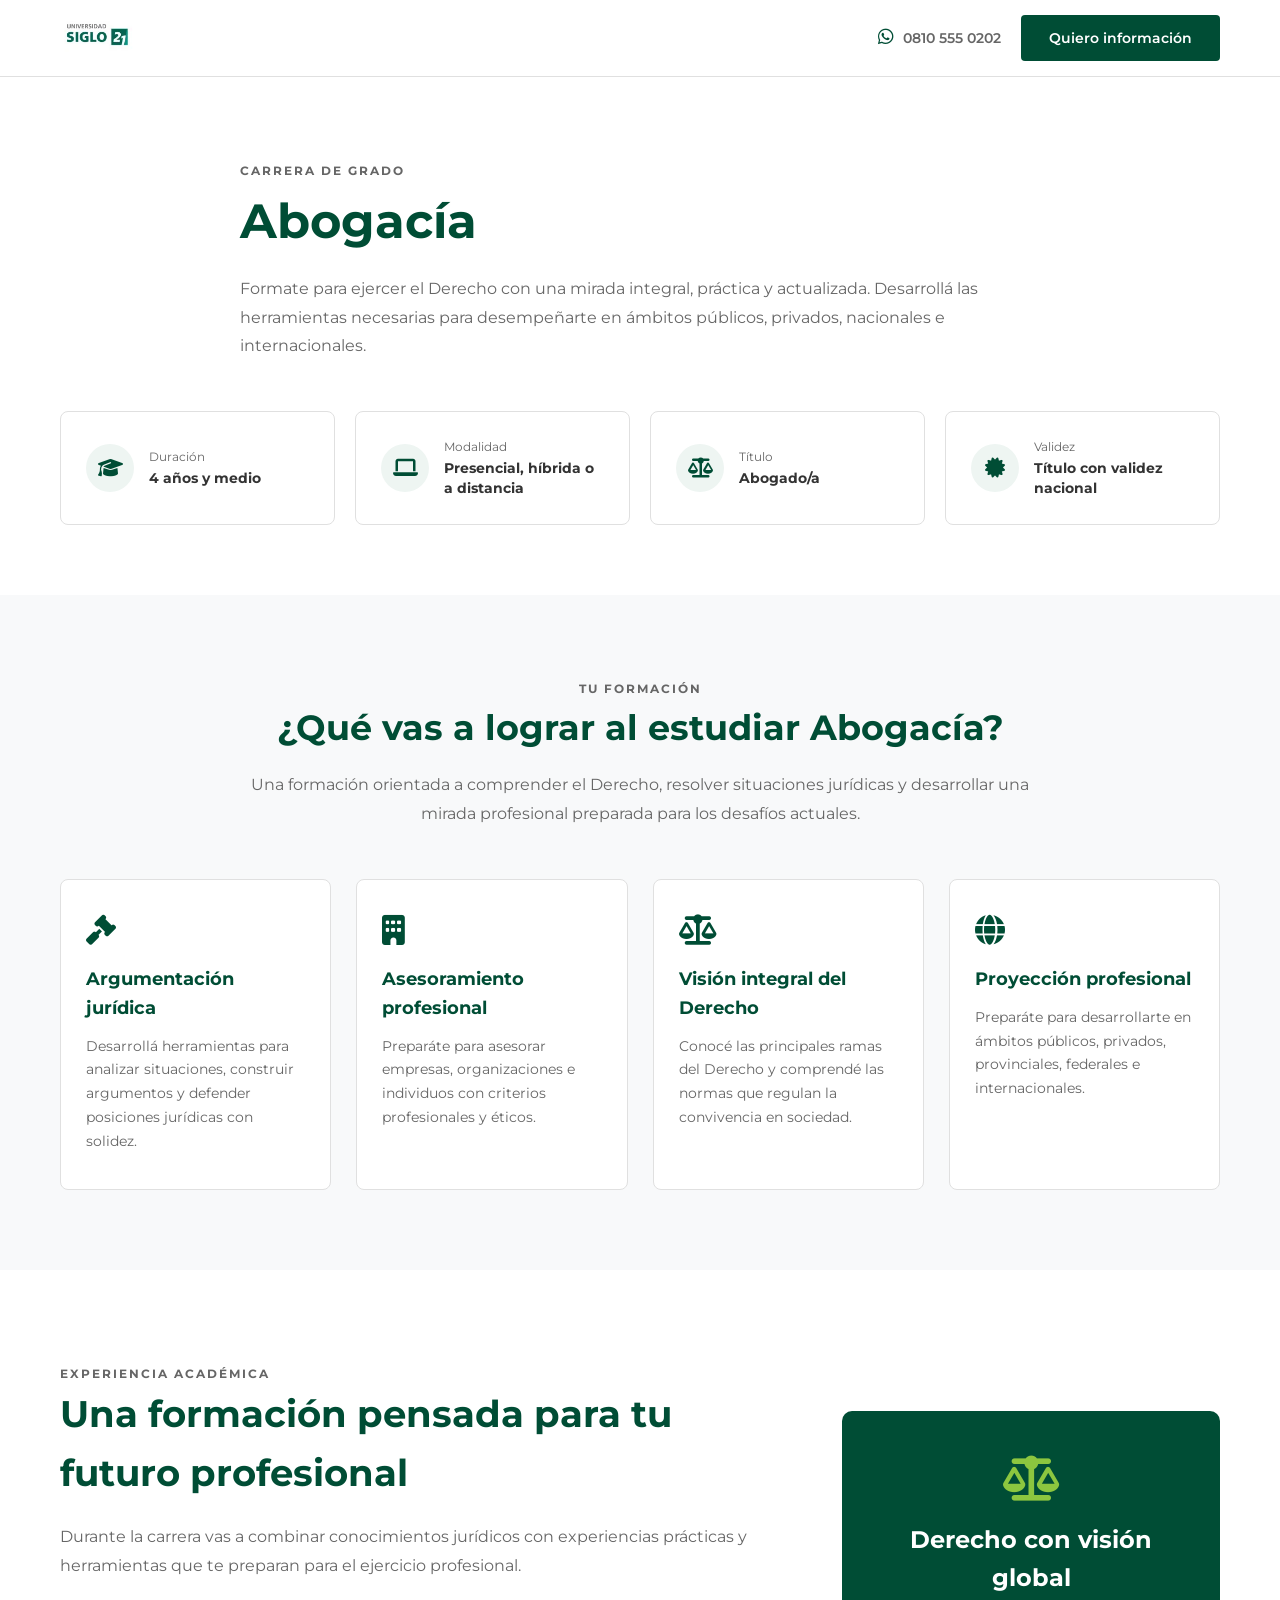
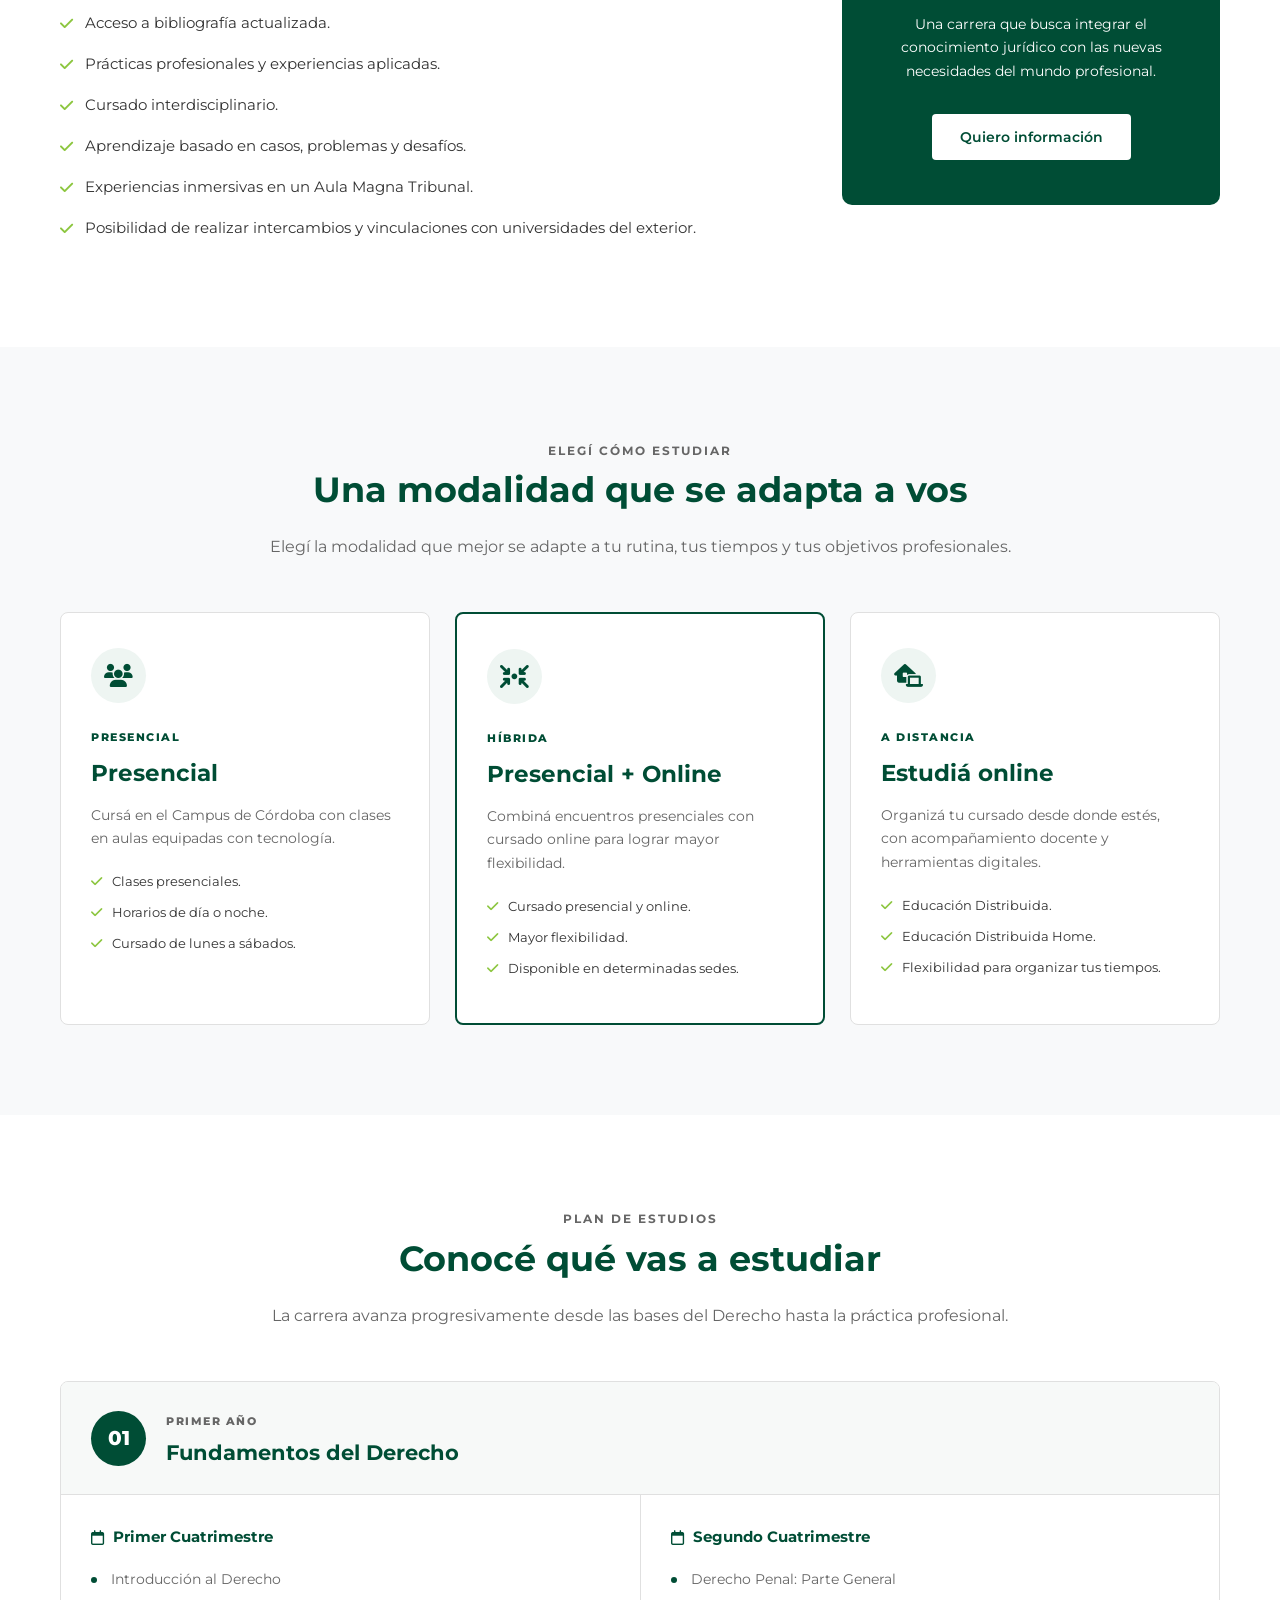
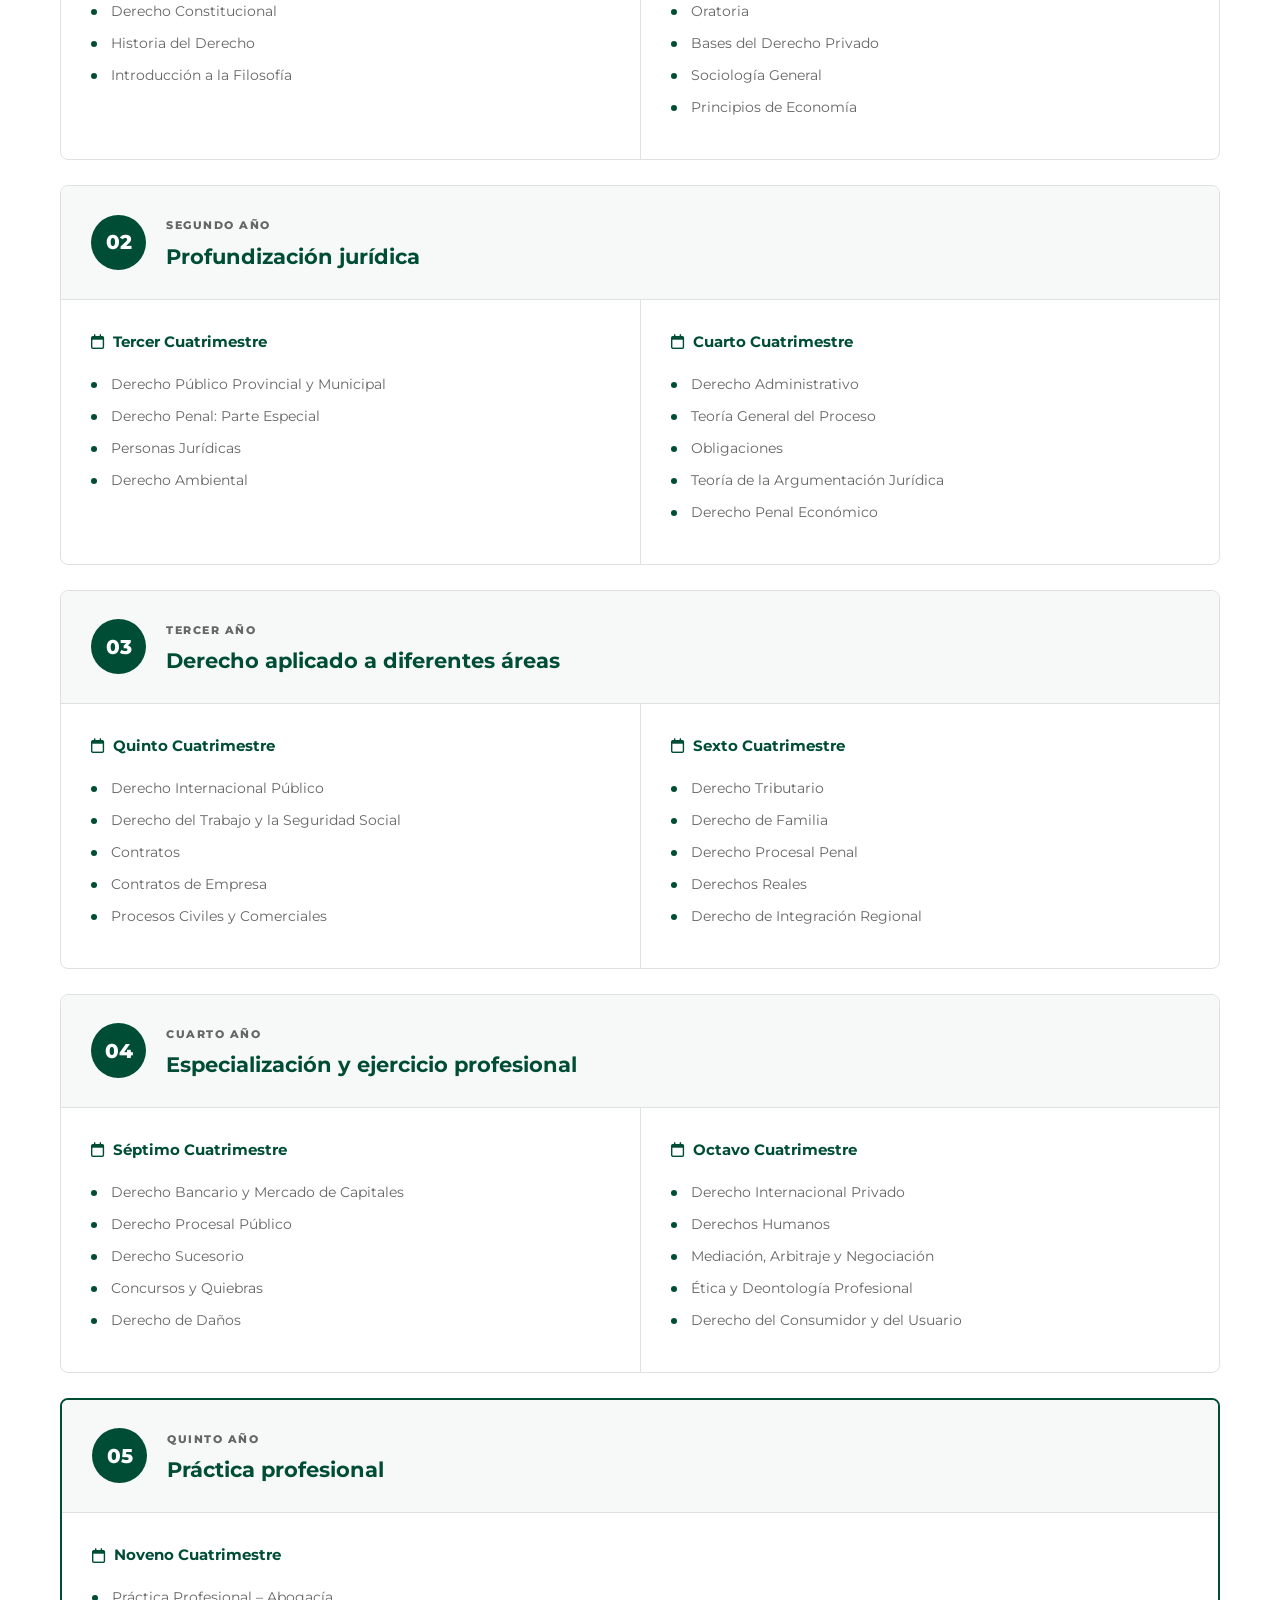
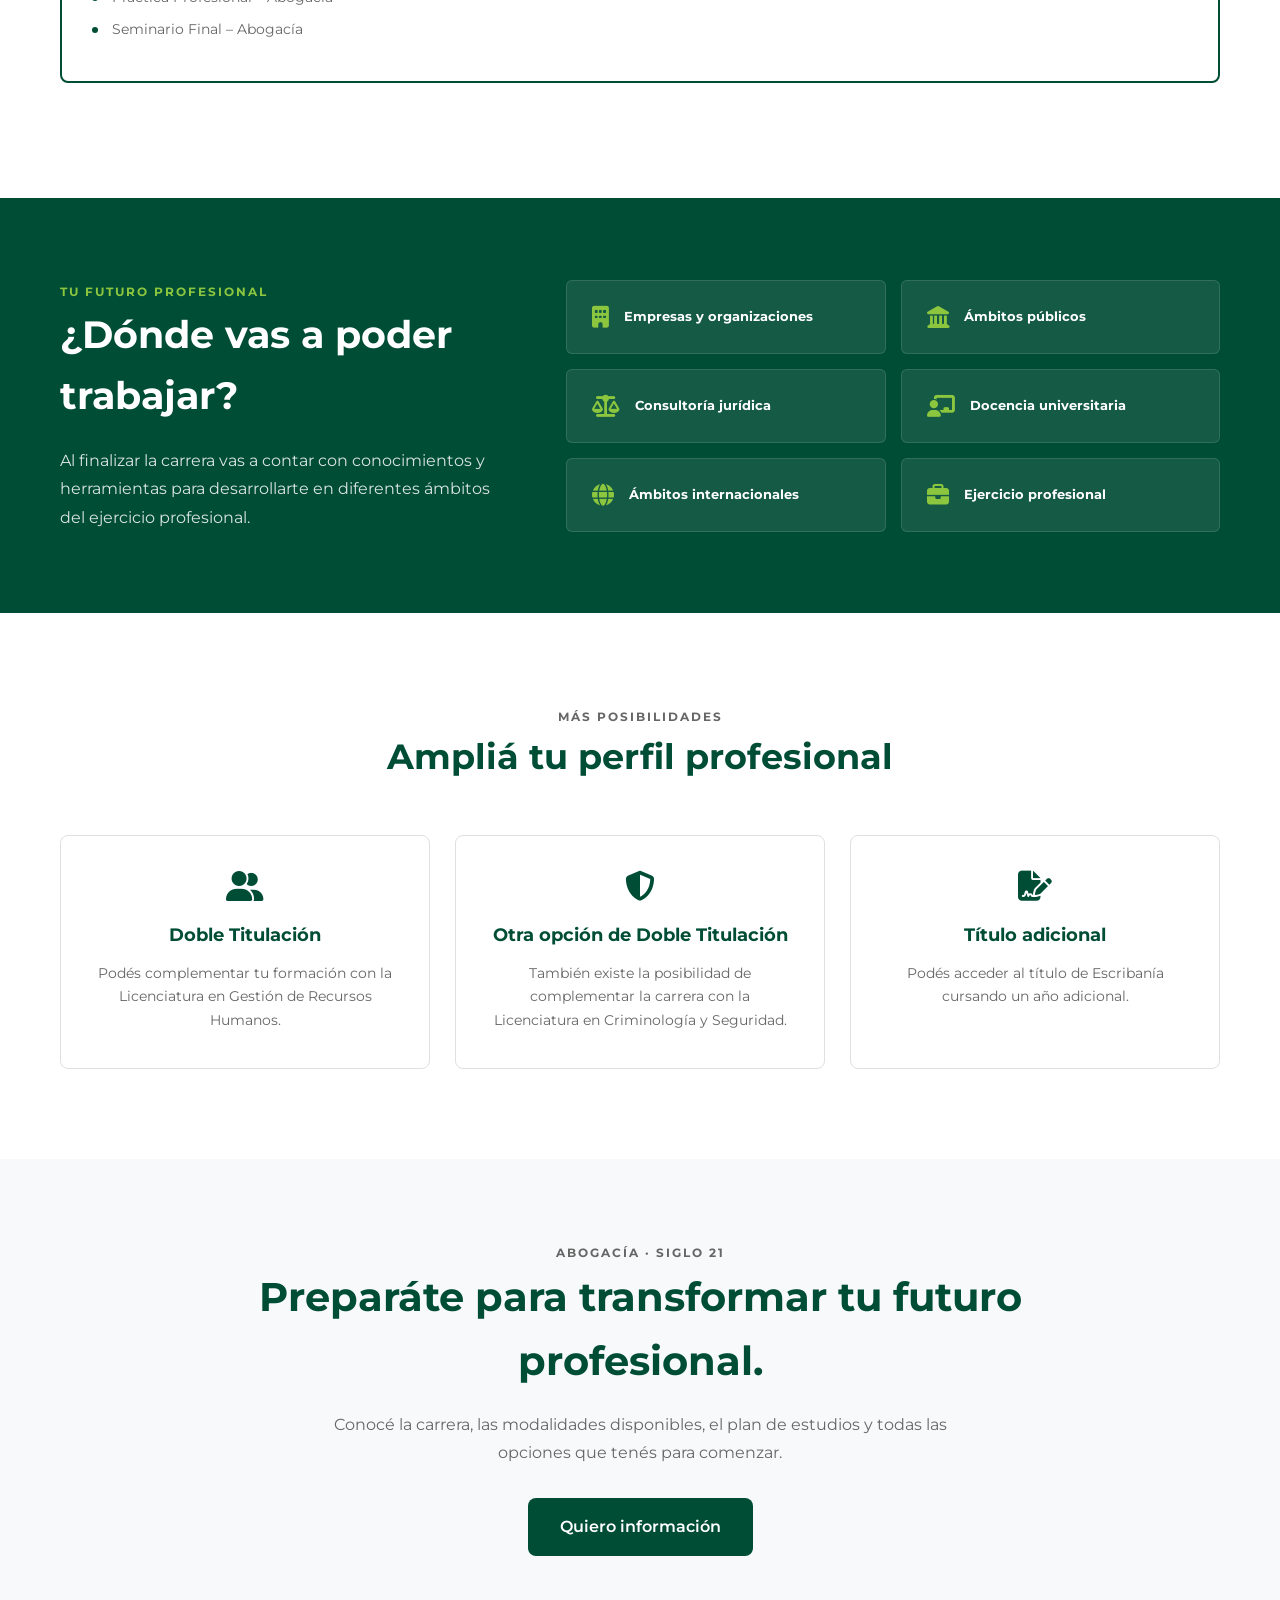
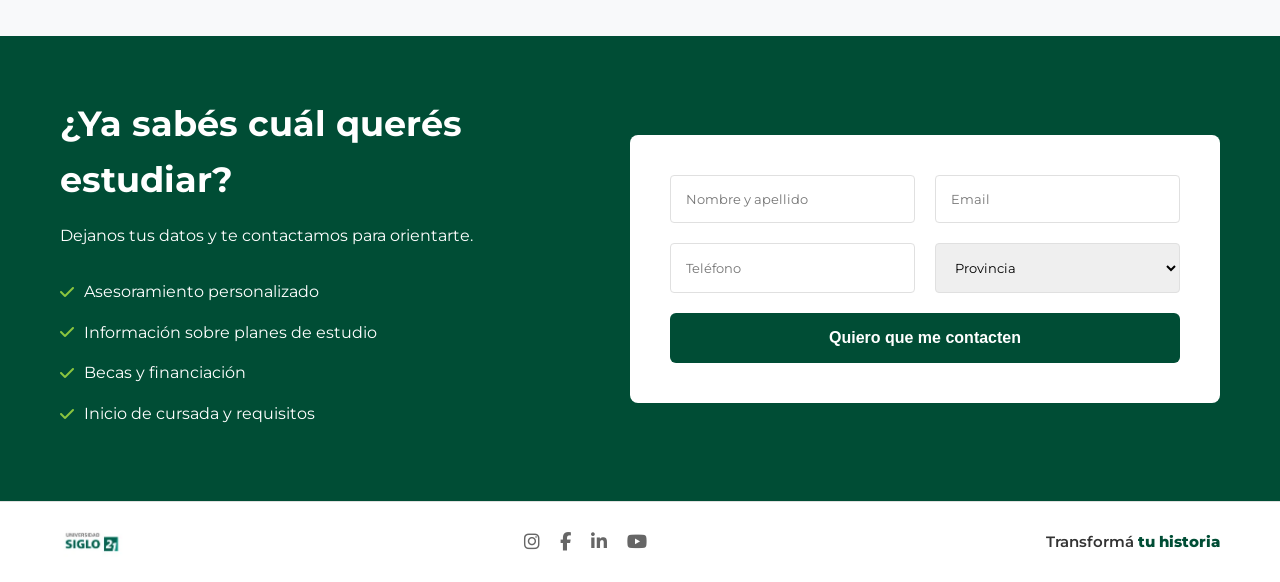
==== abogacia-detalles.html @ 99019493 "Primer commit" ====
<!DOCTYPE html>
<html lang="es">
<head>
    <meta charset="UTF-8">
    <meta name="viewport" content="width=device-width, initial-scale=1.0">
    <title>Detalles de la Carrera de Abogacía</title>
    <!-- Fuente institucional (Montserrat) -->
    <link href="https://fonts.googleapis.com/css2?family=Montserrat:wght@400;600;700;800&display=swap" rel="stylesheet">
    <!-- Íconos -->
    <link rel="stylesheet" href="https://cdnjs.cloudflare.com/ajax/libs/font-awesome/6.4.0/css/all.min.css">
    <!-- Archivo de estilos -->
    <link rel="stylesheet" href="styles-abogacia.css">
</head>
<body>

    <!-- HEADER -->
    <header class="header">
        <div class="container header-container">
            <div class="logo">
                <img src="image/logo.png" alt="Universidad Siglo 21">
            </div>
            <div class="header-contact hidden-mobile">
                <span class="phone"><i class="fa-brands fa-whatsapp"></i> 0810 555 0202</span>
                <a href="#formulario" class="btn btn-primary">Quiero información</a>
            </div>
        </div>
    </header>

    <!-- ===============================
     DETALLES DE LA CARRERA
     =============================== -->

<section class="carrera-intro">
    <div class="container">

        <div class="section-heading">
            <span class="subtitle">CARRERA DE GRADO</span>
            <h1>Abogacía</h1>
            <p>
                Formate para ejercer el Derecho con una mirada integral,
                práctica y actualizada. Desarrollá las herramientas necesarias
                para desempeñarte en ámbitos públicos, privados, nacionales
                e internacionales.
            </p>
        </div>

        <!-- DATOS PRINCIPALES -->
        <div class="carrera-datos">

            <div class="dato-card">
                <div class="dato-icon">
                    <i class="fa-solid fa-graduation-cap"></i>
                </div>
                <div>
                    <span>Duración</span>
                    <strong>4 años y medio</strong>
                </div>
            </div>

            <div class="dato-card">
                <div class="dato-icon">
                    <i class="fa-solid fa-laptop"></i>
                </div>
                <div>
                    <span>Modalidad</span>
                    <strong>Presencial, híbrida o a distancia</strong>
                </div>
            </div>

            <div class="dato-card">
                <div class="dato-icon">
                    <i class="fa-solid fa-scale-balanced"></i>
                </div>
                <div>
                    <span>Título</span>
                    <strong>Abogado/a</strong>
                </div>
            </div>

            <div class="dato-card">
                <div class="dato-icon">
                    <i class="fa-solid fa-certificate"></i>
                </div>
                <div>
                    <span>Validez</span>
                    <strong>Título con validez nacional</strong>
                </div>
            </div>

        </div>

    </div>
</section>


<!-- ===============================
     QUÉ VAS A LOGRAR
     =============================== -->

<section class="logros-section">
    <div class="container">

        <div class="section-heading text-center">
            <span class="subtitle">TU FORMACIÓN</span>
            <h2>¿Qué vas a lograr al estudiar Abogacía?</h2>
            <p>
                Una formación orientada a comprender el Derecho, resolver
                situaciones jurídicas y desarrollar una mirada profesional
                preparada para los desafíos actuales.
            </p>
        </div>

        <div class="logros-grid">

            <div class="logro-card">
                <i class="fa-solid fa-gavel"></i>
                <h3>Argumentación jurídica</h3>
                <p>
                    Desarrollá herramientas para analizar situaciones,
                    construir argumentos y defender posiciones jurídicas
                    con solidez.
                </p>
            </div>

            <div class="logro-card">
                <i class="fa-solid fa-building"></i>
                <h3>Asesoramiento profesional</h3>
                <p>
                    Preparáte para asesorar empresas, organizaciones
                    e individuos con criterios profesionales y éticos.
                </p>
            </div>

            <div class="logro-card">
                <i class="fa-solid fa-scale-balanced"></i>
                <h3>Visión integral del Derecho</h3>
                <p>
                    Conocé las principales ramas del Derecho y comprendé
                    las normas que regulan la convivencia en sociedad.
                </p>
            </div>

            <div class="logro-card">
                <i class="fa-solid fa-globe"></i>
                <h3>Proyección profesional</h3>
                <p>
                    Preparáte para desarrollarte en ámbitos públicos,
                    privados, provinciales, federales e internacionales.
                </p>
            </div>

        </div>

    </div>
</section>


<!-- ===============================
     EXPERIENCIA ACADÉMICA
     =============================== -->

<section class="experiencia-section">
    <div class="container experiencia-container">

        <div class="experiencia-text">

            <span class="subtitle">EXPERIENCIA ACADÉMICA</span>

            <h2>
                Una formación pensada para tu futuro profesional
            </h2>

            <p>
                Durante la carrera vas a combinar conocimientos jurídicos
                con experiencias prácticas y herramientas que te preparan
                para el ejercicio profesional.
            </p>

            <ul class="experiencia-list">
                <li>
                    <i class="fa-solid fa-check"></i>
                    Acceso a bibliografía actualizada.
                </li>

                <li>
                    <i class="fa-solid fa-check"></i>
                    Prácticas profesionales y experiencias aplicadas.
                </li>

                <li>
                    <i class="fa-solid fa-check"></i>
                    Cursado interdisciplinario.
                </li>

                <li>
                    <i class="fa-solid fa-check"></i>
                    Aprendizaje basado en casos, problemas y desafíos.
                </li>

                <li>
                    <i class="fa-solid fa-check"></i>
                    Experiencias inmersivas en un Aula Magna Tribunal.
                </li>

                <li>
                    <i class="fa-solid fa-check"></i>
                    Posibilidad de realizar intercambios y vinculaciones
                    con universidades del exterior.
                </li>
            </ul>

        </div>

        <div class="experiencia-box">

            <i class="fa-solid fa-scale-balanced experiencia-icon"></i>

            <h3>
                Derecho con visión global
            </h3>

            <p>
                Una carrera que busca integrar el conocimiento jurídico
                con las nuevas necesidades del mundo profesional.
            </p>

            <a href="#formulario" class="btn btn-primary">
                Quiero información
            </a>

        </div>

    </div>
</section>


<!-- ===============================
     MODALIDADES
     =============================== -->

<section class="modalidades-section">
    <div class="container">

        <div class="section-heading text-center">

            <span class="subtitle">ELEGÍ CÓMO ESTUDIAR</span>

            <h2>
                Una modalidad que se adapta a vos
            </h2>

            <p>
                Elegí la modalidad que mejor se adapte a tu rutina,
                tus tiempos y tus objetivos profesionales.
            </p>

        </div>

        <div class="modalidades-grid">

            <!-- PRESENCIAL -->
            <div class="modalidad-card">

                <div class="modalidad-icon">
                    <i class="fa-solid fa-users"></i>
                </div>

                <span class="modalidad-tag">PRESENCIAL</span>

                <h3>Presencial</h3>

                <p>
                    Cursá en el Campus de Córdoba con clases en aulas
                    equipadas con tecnología.
                </p>

                <ul>
                    <li>
                        <i class="fa-solid fa-check"></i>
                        Clases presenciales.
                    </li>

                    <li>
                        <i class="fa-solid fa-check"></i>
                        Horarios de día o noche.
                    </li>

                    <li>
                        <i class="fa-solid fa-check"></i>
                        Cursado de lunes a sábados.
                    </li>
                </ul>

            </div>


            <!-- HÍBRIDA -->
            <div class="modalidad-card modalidad-destacada">

                <div class="modalidad-icon">
                    <i class="fa-solid fa-arrows-to-circle"></i>
                </div>

                <span class="modalidad-tag">HÍBRIDA</span>

                <h3>Presencial + Online</h3>

                <p>
                    Combiná encuentros presenciales con cursado online
                    para lograr mayor flexibilidad.
                </p>

                <ul>
                    <li>
                        <i class="fa-solid fa-check"></i>
                        Cursado presencial y online.
                    </li>

                    <li>
                        <i class="fa-solid fa-check"></i>
                        Mayor flexibilidad.
                    </li>

                    <li>
                        <i class="fa-solid fa-check"></i>
                        Disponible en determinadas sedes.
                    </li>
                </ul>

            </div>


            <!-- DISTANCIA -->
            <div class="modalidad-card">

                <div class="modalidad-icon">
                    <i class="fa-solid fa-house-laptop"></i>
                </div>

                <span class="modalidad-tag">A DISTANCIA</span>

                <h3>Estudiá online</h3>

                <p>
                    Organizá tu cursado desde donde estés, con
                    acompañamiento docente y herramientas digitales.
                </p>

                <ul>
                    <li>
                        <i class="fa-solid fa-check"></i>
                        Educación Distribuida.
                    </li>

                    <li>
                        <i class="fa-solid fa-check"></i>
                        Educación Distribuida Home.
                    </li>

                    <li>
                        <i class="fa-solid fa-check"></i>
                        Flexibilidad para organizar tus tiempos.
                    </li>
                </ul>

            </div>

        </div>

    </div>
</section>


<!-- ===============================
     PLAN DE ESTUDIOS
     =============================== -->

<section class="plan-section">

    <div class="container">

        <div class="section-heading text-center">

            <span class="subtitle">PLAN DE ESTUDIOS</span>

            <h2>
                Conocé qué vas a estudiar
            </h2>

            <p>
                La carrera avanza progresivamente desde las bases
                del Derecho hasta la práctica profesional.
            </p>

        </div>


        <!-- PRIMER AÑO -->
        <div class="anio-card">

            <div class="anio-header">
                <div class="anio-numero">01</div>

                <div>
                    <span>PRIMER AÑO</span>
                    <h3>Fundamentos del Derecho</h3>
                </div>
            </div>

            <div class="cuatrimestres">

                <div class="cuatrimestre">

                    <h4>
                        <i class="fa-regular fa-calendar"></i>
                        Primer Cuatrimestre
                    </h4>

                    <ul>
                        <li>Introducción al Derecho</li>
                        <li>Derecho Constitucional</li>
                        <li>Historia del Derecho</li>
                        <li>Introducción a la Filosofía</li>
                    </ul>

                </div>

                <div class="cuatrimestre">

                    <h4>
                        <i class="fa-regular fa-calendar"></i>
                        Segundo Cuatrimestre
                    </h4>

                    <ul>
                        <li>Derecho Penal: Parte General</li>
                        <li>Oratoria</li>
                        <li>Bases del Derecho Privado</li>
                        <li>Sociología General</li>
                        <li>Principios de Economía</li>
                    </ul>

                </div>

            </div>

        </div>


        <!-- SEGUNDO AÑO -->
        <div class="anio-card">

            <div class="anio-header">
                <div class="anio-numero">02</div>

                <div>
                    <span>SEGUNDO AÑO</span>
                    <h3>Profundización jurídica</h3>
                </div>
            </div>

            <div class="cuatrimestres">

                <div class="cuatrimestre">

                    <h4>
                        <i class="fa-regular fa-calendar"></i>
                        Tercer Cuatrimestre
                    </h4>

                    <ul>
                        <li>Derecho Público Provincial y Municipal</li>
                        <li>Derecho Penal: Parte Especial</li>
                        <li>Personas Jurídicas</li>
                        <li>Derecho Ambiental</li>
                    </ul>

                </div>

                <div class="cuatrimestre">

                    <h4>
                        <i class="fa-regular fa-calendar"></i>
                        Cuarto Cuatrimestre
                    </h4>

                    <ul>
                        <li>Derecho Administrativo</li>
                        <li>Teoría General del Proceso</li>
                        <li>Obligaciones</li>
                        <li>Teoría de la Argumentación Jurídica</li>
                        <li>Derecho Penal Económico</li>
                    </ul>

                </div>

            </div>

        </div>


        <!-- TERCER AÑO -->
        <div class="anio-card">

            <div class="anio-header">
                <div class="anio-numero">03</div>

                <div>
                    <span>TERCER AÑO</span>
                    <h3>Derecho aplicado a diferentes áreas</h3>
                </div>
            </div>

            <div class="cuatrimestres">

                <div class="cuatrimestre">

                    <h4>
                        <i class="fa-regular fa-calendar"></i>
                        Quinto Cuatrimestre
                    </h4>

                    <ul>
                        <li>Derecho Internacional Público</li>
                        <li>Derecho del Trabajo y la Seguridad Social</li>
                        <li>Contratos</li>
                        <li>Contratos de Empresa</li>
                        <li>Procesos Civiles y Comerciales</li>
                    </ul>

                </div>

                <div class="cuatrimestre">

                    <h4>
                        <i class="fa-regular fa-calendar"></i>
                        Sexto Cuatrimestre
                    </h4>

                    <ul>
                        <li>Derecho Tributario</li>
                        <li>Derecho de Familia</li>
                        <li>Derecho Procesal Penal</li>
                        <li>Derechos Reales</li>
                        <li>Derecho de Integración Regional</li>
                    </ul>

                </div>

            </div>

        </div>


        <!-- CUARTO AÑO -->
        <div class="anio-card">

            <div class="anio-header">
                <div class="anio-numero">04</div>

                <div>
                    <span>CUARTO AÑO</span>
                    <h3>Especialización y ejercicio profesional</h3>
                </div>
            </div>

            <div class="cuatrimestres">

                <div class="cuatrimestre">

                    <h4>
                        <i class="fa-regular fa-calendar"></i>
                        Séptimo Cuatrimestre
                    </h4>

                    <ul>
                        <li>Derecho Bancario y Mercado de Capitales</li>
                        <li>Derecho Procesal Público</li>
                        <li>Derecho Sucesorio</li>
                        <li>Concursos y Quiebras</li>
                        <li>Derecho de Daños</li>
                    </ul>

                </div>

                <div class="cuatrimestre">

                    <h4>
                        <i class="fa-regular fa-calendar"></i>
                        Octavo Cuatrimestre
                    </h4>

                    <ul>
                        <li>Derecho Internacional Privado</li>
                        <li>Derechos Humanos</li>
                        <li>Mediación, Arbitraje y Negociación</li>
                        <li>Ética y Deontología Profesional</li>
                        <li>Derecho del Consumidor y del Usuario</li>
                    </ul>

                </div>

            </div>

        </div>


        <!-- QUINTO AÑO -->
        <div class="anio-card anio-final">

            <div class="anio-header">

                <div class="anio-numero">05</div>

                <div>
                    <span>QUINTO AÑO</span>
                    <h3>Práctica profesional</h3>
                </div>

            </div>

            <div class="cuatrimestres">

                <div class="cuatrimestre cuatrimestre-full">

                    <h4>
                        <i class="fa-regular fa-calendar"></i>
                        Noveno Cuatrimestre
                    </h4>

                    <ul>
                        <li>Práctica Profesional – Abogacía</li>
                        <li>Seminario Final – Abogacía</li>
                    </ul>

                </div>

            </div>

        </div>

    </div>

</section>


<!-- ===============================
     SALIDA PROFESIONAL
     =============================== -->

<section class="salida-section">

    <div class="container salida-container">

        <div class="salida-text">

            <span class="subtitle">TU FUTURO PROFESIONAL</span>

            <h2>
                ¿Dónde vas a poder trabajar?
            </h2>

            <p>
                Al finalizar la carrera vas a contar con conocimientos
                y herramientas para desarrollarte en diferentes ámbitos
                del ejercicio profesional.
            </p>

        </div>

        <div class="salida-grid">

            <div>
                <i class="fa-solid fa-building"></i>
                <strong>Empresas y organizaciones</strong>
            </div>

            <div>
                <i class="fa-solid fa-landmark"></i>
                <strong>Ámbitos públicos</strong>
            </div>

            <div>
                <i class="fa-solid fa-scale-balanced"></i>
                <strong>Consultoría jurídica</strong>
            </div>

            <div>
                <i class="fa-solid fa-chalkboard-user"></i>
                <strong>Docencia universitaria</strong>
            </div>

            <div>
                <i class="fa-solid fa-globe"></i>
                <strong>Ámbitos internacionales</strong>
            </div>

            <div>
                <i class="fa-solid fa-briefcase"></i>
                <strong>Ejercicio profesional</strong>
            </div>

        </div>

    </div>

</section>


<!-- ===============================
     DOBLE TITULACIÓN
     =============================== -->

<section class="extras-section">

    <div class="container">

        <div class="section-heading text-center">

            <span class="subtitle">MÁS POSIBILIDADES</span>

            <h2>
                Ampliá tu perfil profesional
            </h2>

        </div>

        <div class="extras-grid">

            <div class="extra-card">

                <i class="fa-solid fa-user-group"></i>

                <h3>
                    Doble Titulación
                </h3>

                <p>
                    Podés complementar tu formación con la
                    Licenciatura en Gestión de Recursos Humanos.
                </p>

            </div>

            <div class="extra-card">

                <i class="fa-solid fa-shield-halved"></i>

                <h3>
                    Otra opción de Doble Titulación
                </h3>

                <p>
                    También existe la posibilidad de complementar
                    la carrera con la Licenciatura en Criminología
                    y Seguridad.
                </p>

            </div>

            <div class="extra-card">

                <i class="fa-solid fa-file-signature"></i>

                <h3>
                    Título adicional
                </h3>

                <p>
                    Podés acceder al título de Escribanía
                    cursando un año adicional.
                </p>

            </div>

        </div>

    </div>

</section>


<!-- ===============================
     CTA FINAL
     =============================== -->

<section class="cta-carrera">

    <div class="container">

        <div class="cta-carrera-content">

            <span class="subtitle">ABOGACÍA · SIGLO 21</span>

            <h2>
                Preparáte para transformar tu futuro profesional.
            </h2>

            <p>
                Conocé la carrera, las modalidades disponibles,
                el plan de estudios y todas las opciones que tenés
                para comenzar.
            </p>

            <a href="#formulario" class="btn btn-primary btn-large">
                Quiero información
            </a>

        </div>

    </div>

</section>
    

    <!-- FORM SECTION -->
    <section id="formulario" class="contacto-section">
        <div class="container contacto-container">
            <div class="contacto-text">
                <h2>¿Ya sabés cuál querés estudiar?</h2>
                <p>Dejanos tus datos y te contactamos para orientarte.</p>
                <ul class="contacto-list">
                    <li><i class="fa-solid fa-check"></i> Asesoramiento personalizado</li>
                    <li><i class="fa-solid fa-check"></i> Información sobre planes de estudio</li>
                    <li><i class="fa-solid fa-check"></i> Becas y financiación</li>
                    <li><i class="fa-solid fa-check"></i> Inicio de cursada y requisitos</li>
                </ul>
            </div>
            <div class="contacto-form">
                <form action="#">
                    <div class="form-row">
                        <input type="text" placeholder="Nombre y apellido" required>
                        <input type="email" placeholder="Email" required>
                    </div>
                    <div class="form-row">
                        <input type="tel" placeholder="Teléfono" required>
                        <select required>
                            <option value="" disabled selected>Provincia</option>
                            <option value="BA">Buenos Aires</option>
                            <option value="CBA">Córdoba</option>
                        </select>
                    </div>
                    <button type="submit" class="btn btn-primary btn-block">Quiero que me contacten</button>
                </form>
            </div>
        </div>
    </section>

    <!-- FOOTER INSTITUCIONAL -->
    <footer class="bottom-footer">
        <div class="container footer-flex">
            <!-- Logo -->
            <div class="footer-logo">
                <img src="image/logo.png" alt="Universidad Siglo 21">
            </div>
            <!-- Redes Sociales -->
            <div class="footer-social">
                <a href="#"><i class="fa-brands fa-instagram"></i></a>
                <a href="#"><i class="fa-brands fa-facebook-f"></i></a>
                <a href="#"><i class="fa-brands fa-linkedin-in"></i></a>
                <a href="#"><i class="fa-brands fa-youtube"></i></a>
            </div>
            <!-- Texto -->
            <div class="footer-text">
                <p>Transformá <span class="highlight">tu historia</span></p>
            </div>
        </div>
    </footer>

</body>
</html>
---- styles-abogacia.css ----
/* ===============================
   VARIABLES Y RESET
   =============================== */
:root {
    --color-primary: #004d35; /* Verde oscuro institucional */
    --color-primary-hover: #003323;
    --color-light: #f8f9fa;
    --color-dark: #333333;
    --color-gray: #666666;
    --color-border: #e0e0e0;
    --font-main: 'Montserrat', sans-serif;
}

* {
    margin: 0;
    padding: 0;
    box-sizing: border-box;
}

body {
    font-family: var(--font-main);
    color: var(--color-dark);
    line-height: 1.6;
    background-color: #ffffff;
}

a { text-decoration: none; }
.container { max-width: 1200px; margin: 0 auto; padding: 0 20px; }
.text-center { text-align: center; }
.mt-4 { margin-top: 40px; }
.bg-light { background-color: var(--color-light); }

/* Tipografía general */
h1, h2, h3, h4 { color: var(--color-primary); font-weight: 700; }
.subtitle { font-size: 12px; font-weight: 700; letter-spacing: 2px; color: var(--color-gray); margin-bottom: 15px; text-transform: uppercase; }

/* Botones */
.btn { display: inline-block; padding: 12px 28px; border-radius: 4px; font-weight: 600; font-size: 14px; transition: all 0.3s ease; text-align: center; cursor: pointer; border: none; }
.btn-primary { background-color: var(--color-primary); color: #fff; }
.btn-primary:hover { background-color: var(--color-primary-hover); }
.btn-large { padding: 16px 32px; font-size: 16px; border-radius: 8px; }
.btn-outline { border: 1px solid var(--color-primary); color: var(--color-primary); background: transparent; padding: 10px 30px;}
.btn-outline:hover { background-color: var(--color-primary); color: #fff; }
.btn-block { width: 100%; display: block; padding: 16px; font-size: 16px; border-radius: 6px;}

/* ===============================
   HEADER
   =============================== */
.header { border-bottom: 1px solid var(--color-border); padding: 15px 0; background: #fff; position: sticky; top: 0; z-index: 100;}
.header-container { display: flex; justify-content: space-between; align-items: center; }
.logo img { height: 35px; }
.header-contact { display: flex; align-items: center; gap: 20px; }
.phone { font-weight: 600; color: var(--color-gray); font-size: 14px;}
.phone i { color: var(--color-primary); font-size: 18px; margin-right: 5px; }



/* ===============================
   FORMULARIO
   =============================== */
.contacto-section { background-color: var(--color-primary); color: #fff; padding: 60px 0; }
.contacto-container { display: flex; gap: 60px; align-items: center; }
.contacto-text { flex: 1; }
.contacto-text h2 { color: #fff; font-size: 2.2rem; margin-bottom: 15px; }
.contacto-list { list-style: none; margin-top: 30px; }
.contacto-list li { margin-bottom: 15px; font-size: 1rem; display: flex; align-items: center; gap: 10px; }
.contacto-list i { color: #8cc63f; } /* Check verde claro */

.contacto-form { flex: 1; background: #fff; padding: 40px; border-radius: 8px; }
.form-row { display: flex; gap: 20px; margin-bottom: 20px; }
.form-row input, .form-row select { width: 100%; padding: 15px; border: 1px solid var(--color-border); border-radius: 4px; font-family: var(--font-main); outline: none; }
.form-row input:focus, .form-row select:focus { border-color: var(--color-primary); }

/* ===============================
   FOOTER (REDES Y TEXTO)
   =============================== */
.bottom-footer { padding: 25px 0; background-color: #fff; border-top: 1px solid var(--color-border); }
.footer-flex { display: flex; justify-content: space-between; align-items: center; }
.footer-logo img { height: 30px; display: block; }
.footer-social { display: flex; gap: 20px; }
.footer-social a { color: var(--color-gray); font-size: 18px; transition: color 0.3s ease; }
.footer-social a:hover { color: var(--color-primary); }
.footer-text p { font-size: 15px; color: var(--color-dark); font-weight: 600; }
.footer-text .highlight { color: var(--color-primary); font-weight: 800; }

/* ===============================
   RESPONSIVE (MÓVIL)
   =============================== */
@media (max-width: 992px) {
    .hero-banner { background-image: linear-gradient(to bottom, rgba(255, 255, 255, 0.95) 0%, rgba(255, 255, 255, 0.8) 50%, rgba(255, 255, 255, 0) 100%), url('image/hero.jpg'); align-items: flex-start; }
    .hero-content { width: 100%; padding: 40px 20px; text-align: center; }
    .hero-content h1 { font-size: 2.5rem; }
    .cards-grid, .mod-grid, .contacto-container { grid-template-columns: 1fr; flex-direction: column; }
    .features-grid { grid-template-columns: repeat(2, 1fr); }
    .stats-container { flex-direction: column; gap: 30px; align-items: flex-start; }
    .hidden-mobile { display: none; }
    .form-row { flex-direction: column; }
    .footer-flex { flex-direction: column; gap: 20px; text-align: center; }
}
@media (max-width: 576px) {
    .features-grid { grid-template-columns: 1fr; }
}

/* =========================================================
   DETALLES DE LA CARRERA
   ========================================================= */

.carrera-intro {
    background: #ffffff;
    padding: 80px 0 70px;
}

.section-heading {
    max-width: 800px;
    margin: 0 auto 50px;
}

.section-heading h1 {
    font-size: 3rem;
    margin-bottom: 15px;
}

.section-heading h2 {
    font-size: 2.2rem;
    margin-bottom: 15px;
}

.section-heading p {
    color: var(--color-gray);
    font-size: 1rem;
    line-height: 1.8;
}


/* =========================================================
   DATOS PRINCIPALES
   ========================================================= */

.carrera-datos {
    display: grid;
    grid-template-columns: repeat(4, 1fr);
    gap: 20px;
}

.dato-card {
    border: 1px solid var(--color-border);
    border-radius: 8px;
    padding: 25px;
    display: flex;
    align-items: center;
    gap: 15px;
    background: #fff;
    transition: all 0.3s ease;
}

.dato-card:hover {
    transform: translateY(-4px);
    box-shadow: 0 10px 25px rgba(0,0,0,0.08);
}

.dato-icon {
    width: 48px;
    height: 48px;
    min-width: 48px;
    border-radius: 50%;
    background: #eef5f2;
    color: var(--color-primary);
    display: flex;
    align-items: center;
    justify-content: center;
    font-size: 20px;
}

.dato-card span {
    display: block;
    font-size: 12px;
    color: var(--color-gray);
    margin-bottom: 3px;
}

.dato-card strong {
    display: block;
    font-size: 14px;
    color: var(--color-dark);
    line-height: 1.4;
}


/* =========================================================
   LOGROS
   ========================================================= */

.logros-section {
    padding: 80px 0;
    background: var(--color-light);
}

.logros-grid {
    display: grid;
    grid-template-columns: repeat(4, 1fr);
    gap: 25px;
}

.logro-card {
    background: #fff;
    border-radius: 8px;
    padding: 35px 25px;
    border: 1px solid var(--color-border);
    transition: all 0.3s ease;
}

.logro-card:hover {
    transform: translateY(-5px);
    box-shadow: 0 12px 30px rgba(0,0,0,0.08);
}

.logro-card > i {
    color: var(--color-primary);
    font-size: 30px;
    margin-bottom: 20px;
}

.logro-card h3 {
    font-size: 18px;
    margin-bottom: 12px;
}

.logro-card p {
    color: var(--color-gray);
    font-size: 14px;
    line-height: 1.7;
}


/* =========================================================
   EXPERIENCIA ACADÉMICA
   ========================================================= */

.experiencia-section {
    padding: 90px 0;
    background: #fff;
}

.experiencia-container {
    display: grid;
    grid-template-columns: 1.3fr 0.7fr;
    gap: 80px;
    align-items: center;
}

.experiencia-text h2 {
    font-size: 2.3rem;
    margin-bottom: 20px;
}

.experiencia-text > p {
    color: var(--color-gray);
    margin-bottom: 30px;
    line-height: 1.8;
}

.experiencia-list {
    list-style: none;
}

.experiencia-list li {
    display: flex;
    gap: 12px;
    align-items: flex-start;
    margin-bottom: 17px;
    color: var(--color-dark);
    font-size: 15px;
}

.experiencia-list i {
    color: #8cc63f;
    margin-top: 5px;
}

.experiencia-box {
    background: var(--color-primary);
    color: #fff;
    padding: 45px 35px;
    border-radius: 10px;
    text-align: center;
}

.experiencia-icon {
    font-size: 45px;
    margin-bottom: 20px;
    color: #8cc63f;
}

.experiencia-box h3 {
    color: #fff;
    font-size: 24px;
    margin-bottom: 15px;
}

.experiencia-box p {
    font-size: 14px;
    line-height: 1.7;
    margin-bottom: 30px;
}

.experiencia-box .btn {
    background: #fff;
    color: var(--color-primary);
}

.experiencia-box .btn:hover {
    background: #f1f1f1;
}


/* =========================================================
   MODALIDADES
   ========================================================= */

.modalidades-section {
    padding: 90px 0;
    background: var(--color-light);
}

.modalidades-grid {
    display: grid;
    grid-template-columns: repeat(3, 1fr);
    gap: 25px;
}

.modalidad-card {
    position: relative;
    background: #fff;
    border: 1px solid var(--color-border);
    border-radius: 8px;
    padding: 35px 30px;
    transition: all 0.3s ease;
}

.modalidad-card:hover {
    transform: translateY(-5px);
    box-shadow: 0 12px 30px rgba(0,0,0,0.08);
}

.modalidad-destacada {
    border: 2px solid var(--color-primary);
}

.modalidad-icon {
    width: 55px;
    height: 55px;
    border-radius: 50%;
    background: #eef5f2;
    display: flex;
    align-items: center;
    justify-content: center;
    color: var(--color-primary);
    font-size: 23px;
    margin-bottom: 20px;
}

.modalidad-tag {
    display: inline-block;
    color: var(--color-primary);
    font-size: 11px;
    font-weight: 800;
    letter-spacing: 1.5px;
    margin-bottom: 8px;
}

.modalidad-card h3 {
    font-size: 23px;
    margin-bottom: 12px;
}

.modalidad-card p {
    color: var(--color-gray);
    font-size: 14px;
    line-height: 1.7;
    margin-bottom: 20px;
}

.modalidad-card ul {
    list-style: none;
}

.modalidad-card li {
    display: flex;
    gap: 10px;
    margin-bottom: 10px;
    font-size: 13px;
}

.modalidad-card li i {
    color: #8cc63f;
    margin-top: 4px;
}


/* =========================================================
   PLAN DE ESTUDIOS
   ========================================================= */

.plan-section {
    padding: 90px 0;
    background: #fff;
}

.anio-card {
    border: 1px solid var(--color-border);
    border-radius: 8px;
    margin-bottom: 25px;
    overflow: hidden;
    background: #fff;
}

.anio-header {
    display: flex;
    align-items: center;
    gap: 20px;
    padding: 25px 30px;
    background: #f7f9f8;
    border-bottom: 1px solid var(--color-border);
}

.anio-numero {
    width: 55px;
    height: 55px;
    min-width: 55px;
    background: var(--color-primary);
    color: #fff;
    border-radius: 50%;
    display: flex;
    align-items: center;
    justify-content: center;
    font-size: 20px;
    font-weight: 800;
}

.anio-header span {
    color: var(--color-gray);
    font-size: 11px;
    font-weight: 800;
    letter-spacing: 1.5px;
}

.anio-header h3 {
    margin-top: 3px;
    font-size: 21px;
}

.cuatrimestres {
    display: grid;
    grid-template-columns: 1fr 1fr;
    gap: 0;
}

.cuatrimestre {
    padding: 30px;
}

.cuatrimestre + .cuatrimestre {
    border-left: 1px solid var(--color-border);
}

.cuatrimestre h4 {
    font-size: 15px;
    margin-bottom: 20px;
    display: flex;
    align-items: center;
    gap: 9px;
}

.cuatrimestre h4 i {
    color: var(--color-primary);
}

.cuatrimestre ul {
    list-style: none;
}

.cuatrimestre li {
    position: relative;
    padding-left: 20px;
    margin-bottom: 11px;
    color: var(--color-gray);
    font-size: 14px;
    line-height: 1.5;
}

.cuatrimestre li::before {
    content: "";
    position: absolute;
    width: 6px;
    height: 6px;
    border-radius: 50%;
    background: var(--color-primary);
    left: 0;
    top: 8px;
}

.anio-final {
    border: 2px solid var(--color-primary);
}

.cuatrimestre-full {
    width: 100%;
}


/* =========================================================
   SALIDA PROFESIONAL
   ========================================================= */

.salida-section {
    background: var(--color-primary);
    padding: 80px 0;
    color: #fff;
}

.salida-container {
    display: grid;
    grid-template-columns: 0.8fr 1.2fr;
    gap: 70px;
    align-items: center;
}

.salida-text .subtitle {
    color: #8cc63f;
}

.salida-text h2 {
    color: #fff;
    font-size: 2.4rem;
    margin-bottom: 20px;
}

.salida-text p {
    color: rgba(255,255,255,0.85);
    line-height: 1.8;
}

.salida-grid {
    display: grid;
    grid-template-columns: repeat(2, 1fr);
    gap: 15px;
}

.salida-grid div {
    background: rgba(255,255,255,0.08);
    border: 1px solid rgba(255,255,255,0.12);
    padding: 25px;
    border-radius: 6px;
    display: flex;
    align-items: center;
    gap: 15px;
}

.salida-grid i {
    color: #8cc63f;
    font-size: 22px;
}

.salida-grid strong {
    font-size: 13px;
    color: #fff;
}


/* =========================================================
   DOBLE TITULACIÓN / EXTRAS
   ========================================================= */

.extras-section {
    padding: 90px 0;
    background: #fff;
}

.extras-grid {
    display: grid;
    grid-template-columns: repeat(3, 1fr);
    gap: 25px;
}

.extra-card {
    border: 1px solid var(--color-border);
    border-radius: 8px;
    padding: 35px 30px;
    text-align: center;
}

.extra-card > i {
    color: var(--color-primary);
    font-size: 30px;
    margin-bottom: 20px;
}

.extra-card h3 {
    font-size: 18px;
    margin-bottom: 12px;
}

.extra-card p {
    color: var(--color-gray);
    font-size: 14px;
    line-height: 1.7;
}


/* =========================================================
   CTA FINAL
   ========================================================= */

.cta-carrera {
    padding: 80px 0;
    background: var(--color-light);
}

.cta-carrera-content {
    max-width: 800px;
    margin: 0 auto;
    text-align: center;
}

.cta-carrera-content h2 {
    font-size: 2.5rem;
    margin-bottom: 18px;
}

.cta-carrera-content p {
    color: var(--color-gray);
    max-width: 650px;
    margin: 0 auto 30px;
    line-height: 1.8;
}


/* =========================================================
   RESPONSIVE
   ========================================================= */

@media (max-width: 992px) {

    .carrera-datos {
        grid-template-columns: repeat(2, 1fr);
    }

    .logros-grid {
        grid-template-columns: repeat(2, 1fr);
    }

    .experiencia-container {
        grid-template-columns: 1fr;
        gap: 40px;
    }

    .modalidades-grid {
        grid-template-columns: 1fr;
    }

    .salida-container {
        grid-template-columns: 1fr;
        gap: 40px;
    }

    .extras-grid {
        grid-template-columns: 1fr;
    }

}


@media (max-width: 768px) {

    .carrera-intro,
    .logros-section,
    .experiencia-section,
    .modalidades-section,
    .plan-section,
    .extras-section {
        padding: 60px 0;
    }

    .section-heading h1 {
        font-size: 2.4rem;
    }

    .section-heading h2 {
        font-size: 1.9rem;
    }

    .carrera-datos {
        grid-template-columns: 1fr;
    }

    .logros-grid {
        grid-template-columns: 1fr;
    }

    .cuatrimestres {
        grid-template-columns: 1fr;
    }

    .cuatrimestre + .cuatrimestre {
        border-left: none;
        border-top: 1px solid var(--color-border);
    }

    .salida-grid {
        grid-template-columns: 1fr;
    }

}


@media (max-width: 576px) {

    .anio-header {
        padding: 20px;
    }

    .anio-numero {
        width: 45px;
        height: 45px;
        min-width: 45px;
        font-size: 16px;
    }

    .anio-header h3 {
        font-size: 17px;
    }

    .cuatrimestre {
        padding: 25px 20px;
    }

    .experiencia-box {
        padding: 35px 25px;
    }

    .cta-carrera-content h2 {
        font-size: 2rem;
    }

}
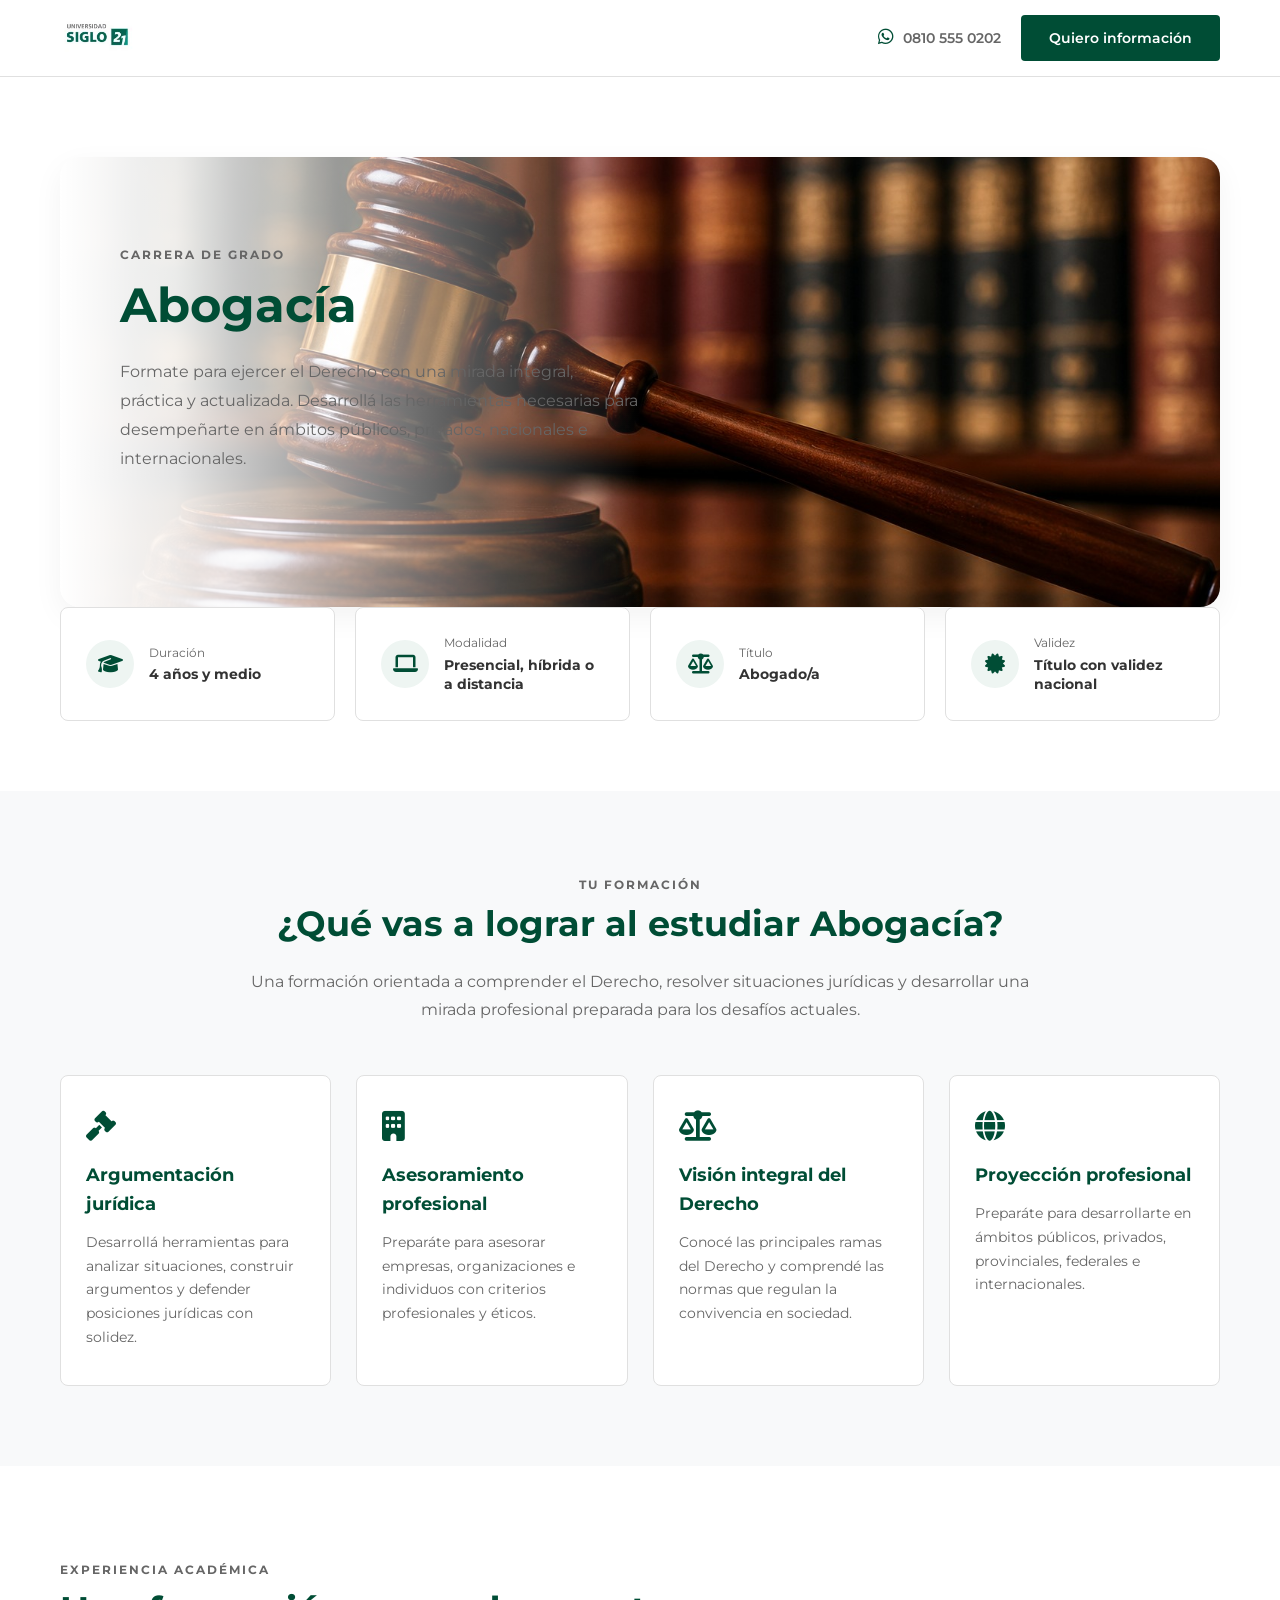
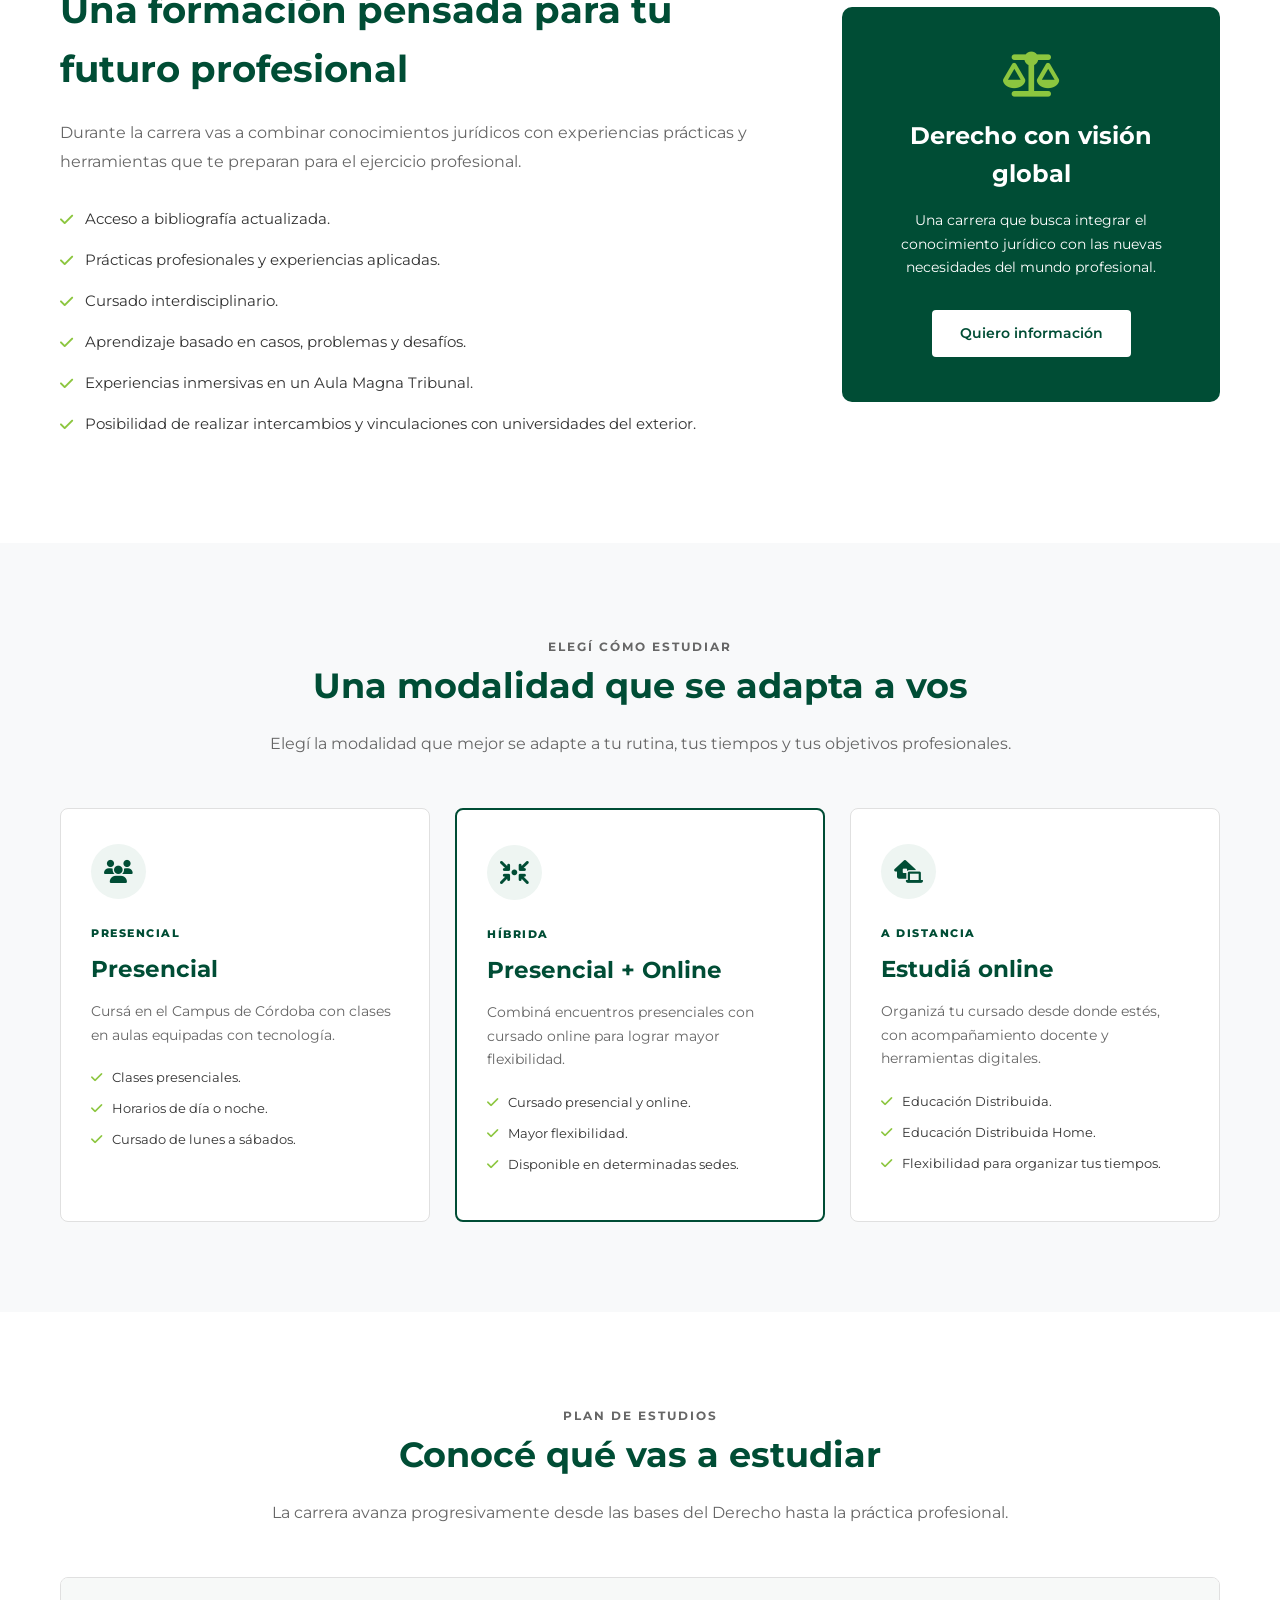
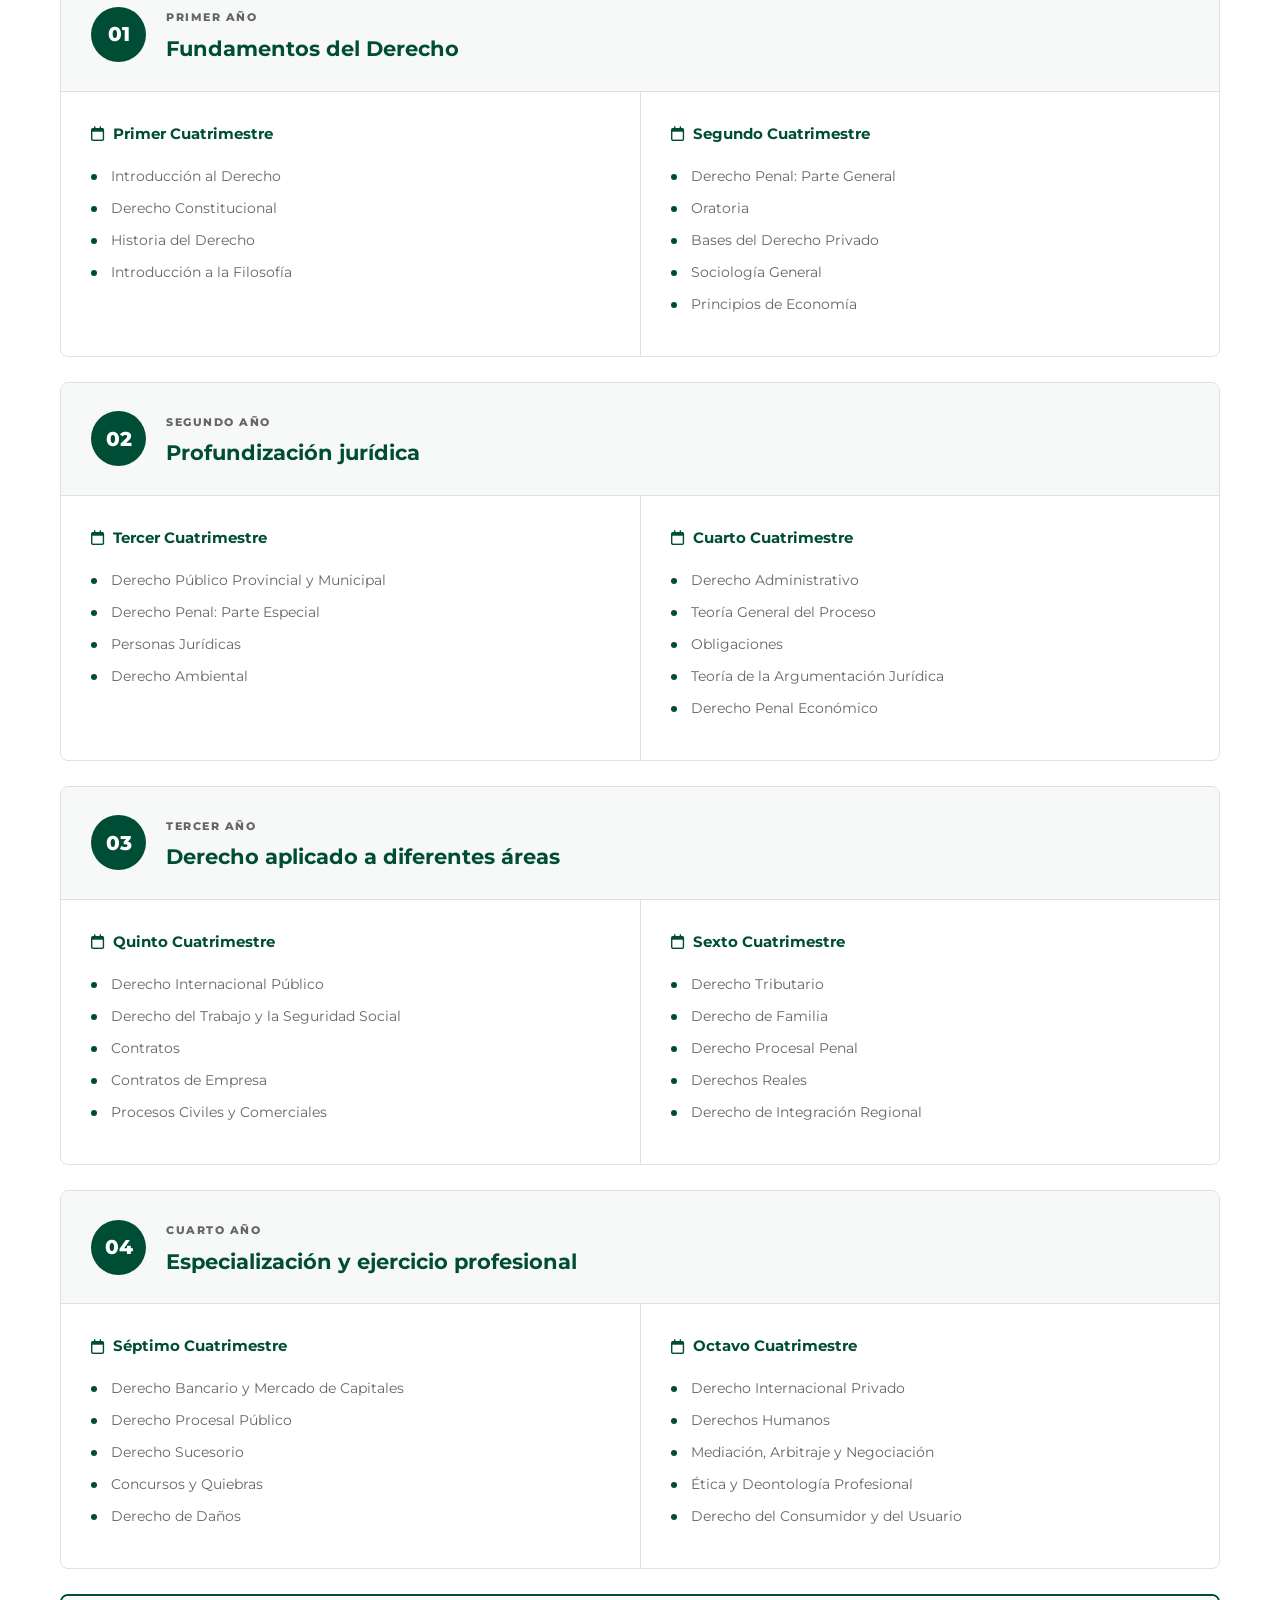
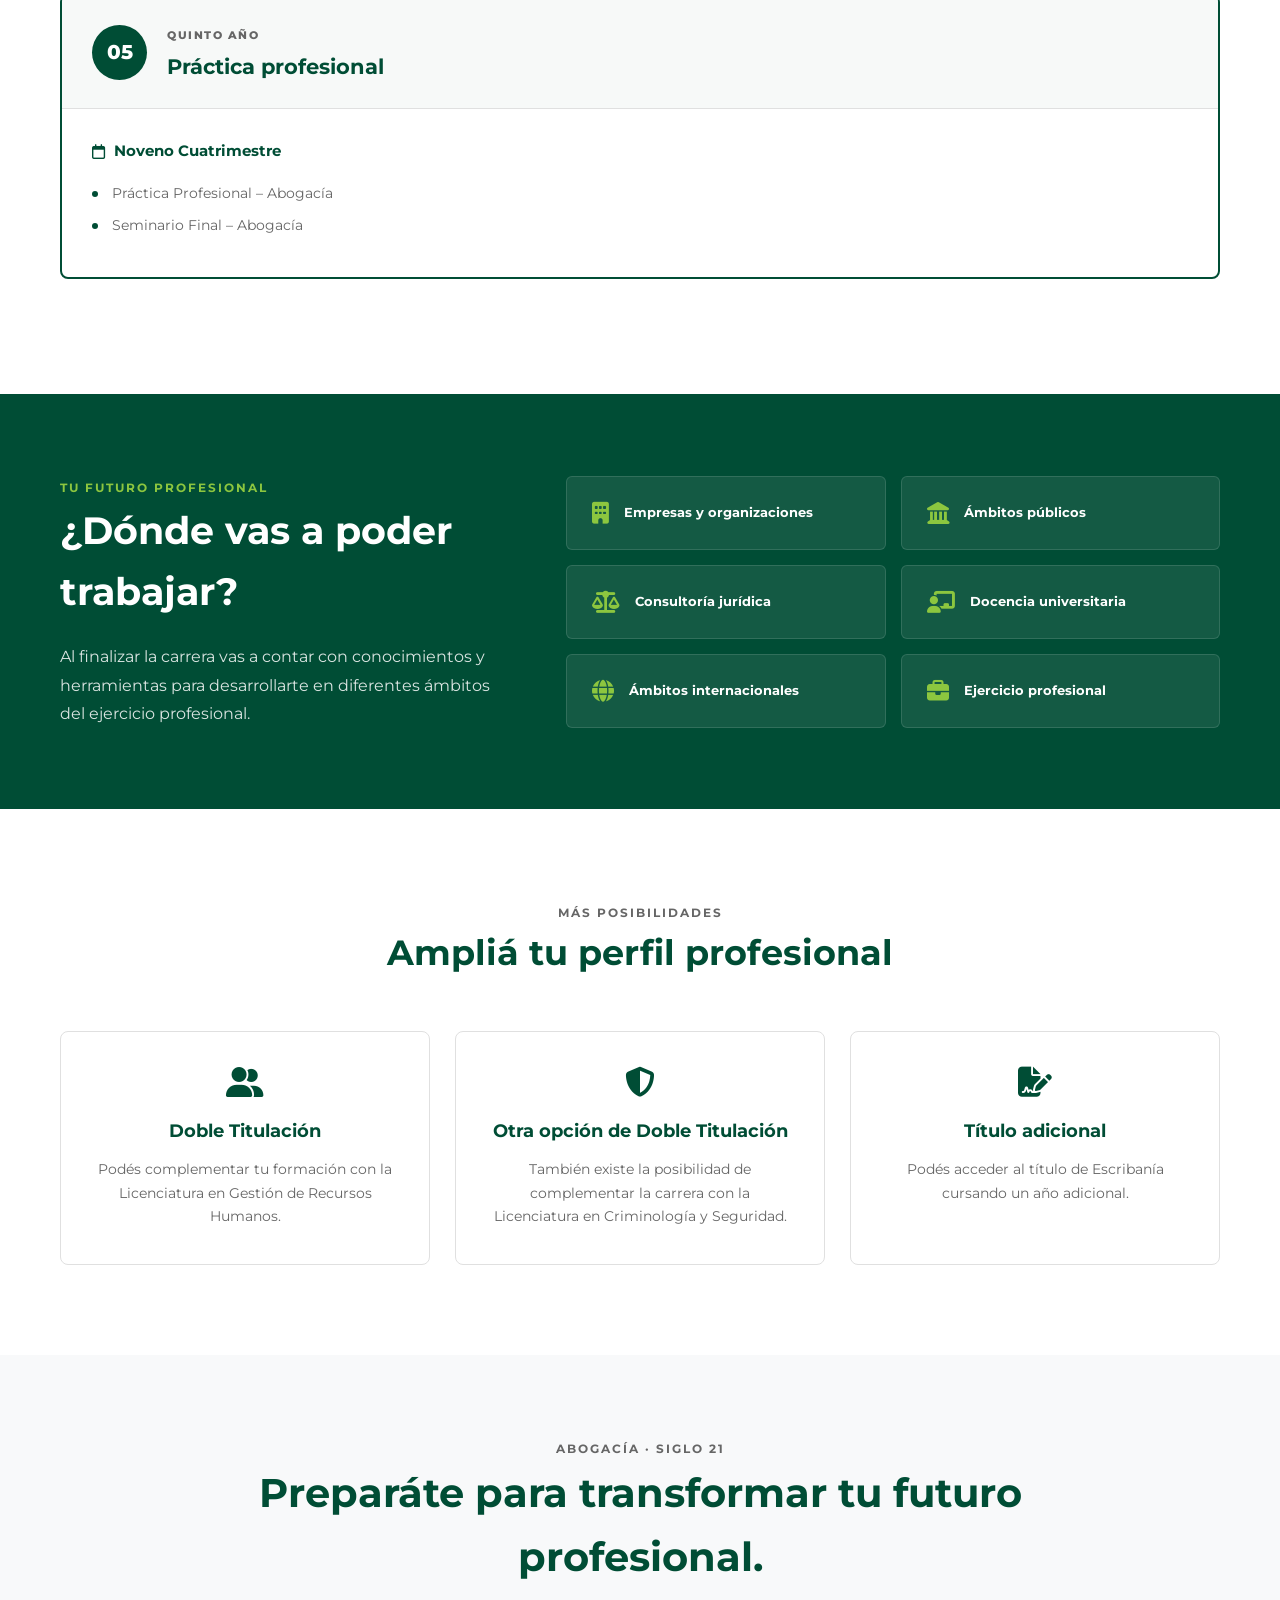
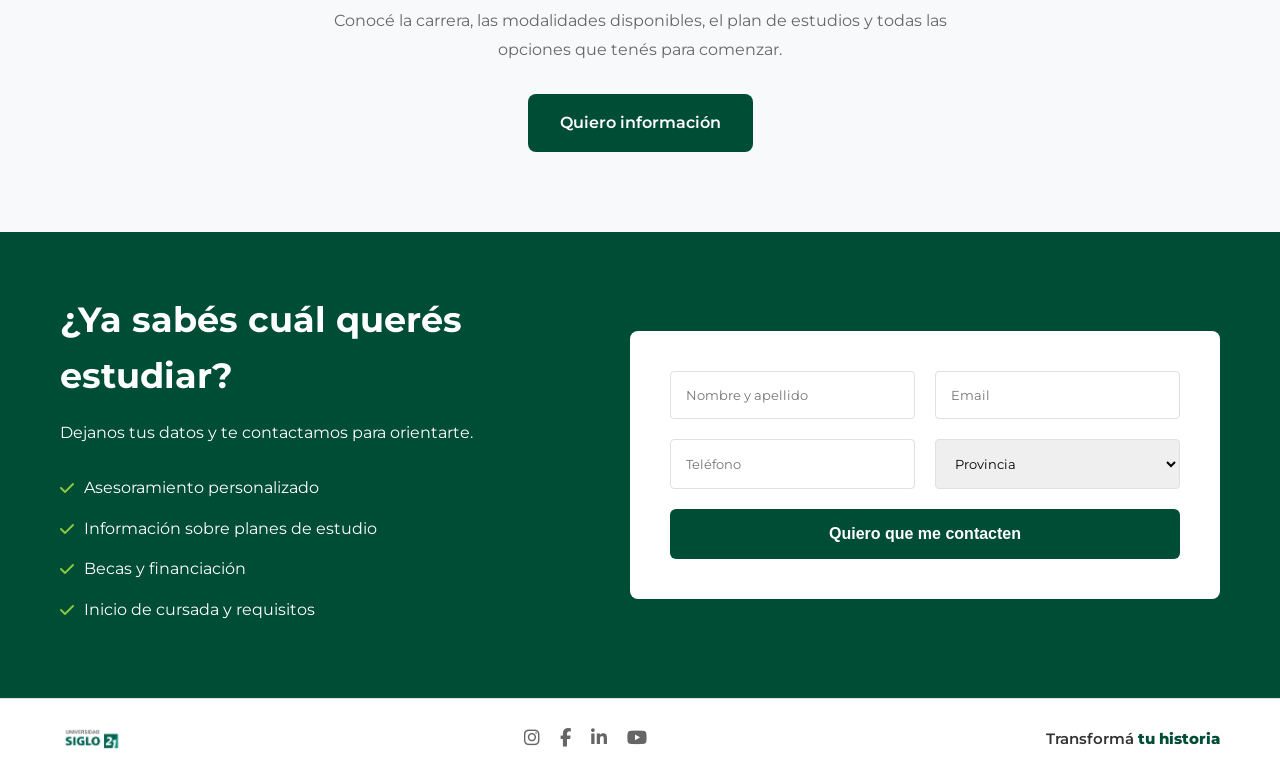
==== commit 79725aef: "v1.0" ====
--- a/abogacia-detalles.html
+++ b/abogacia-detalles.html
@@ -33,15 +33,21 @@
 <section class="carrera-intro">
     <div class="container">
 
-        <div class="section-heading">
-            <span class="subtitle">CARRERA DE GRADO</span>
-            <h1>Abogacía</h1>
-            <p>
-                Formate para ejercer el Derecho con una mirada integral,
-                práctica y actualizada. Desarrollá las herramientas necesarias
-                para desempeñarte en ámbitos públicos, privados, nacionales
-                e internacionales.
-            </p>
+        <div class="hero-banner">
+            <div class="hero-content">
+                <!-- Acá empieza tu código original -->
+                <div class="section-heading">
+                    <span class="subtitle">CARRERA DE GRADO</span>
+                    <h1>Abogacía</h1>
+                    <p>
+                        Formate para ejercer el Derecho con una mirada integral,
+                        práctica y actualizada. Desarrollá las herramientas necesarias
+                        para desempeñarte en ámbitos públicos, privados, nacionales
+                        e internacionales.
+                    </p>
+                </div>
+                <!-- Acá termina tu código original -->
+            </div>
         </div>
 
         <!-- DATOS PRINCIPALES -->
--- a/styles-abogacia.css
+++ b/styles-abogacia.css
@@ -742,4 +742,21 @@
         font-size: 2rem;
     }
 
+}
+
+.hero-banner {
+    /* Aquí se genera el degradado lineal (blanco a transparente) y se superpone a la imagen */
+    background-image: linear-gradient(to right, rgba(255, 255, 255, 1) 0%, rgba(255, 255, 255, 0.9) 10%, rgba(255, 255, 255, 0) 50%), url('image/abogacia.jpg');
+    background-position: center right;
+    background-size: cover;
+    background-repeat: no-repeat;
+    border-radius: 20px; /* Bordes redondeados */
+    min-height: 450px;
+    display: flex;
+    align-items: center;
+    box-shadow: 0 10px 30px rgba(0,0,0,0.05);
+}
+.hero-content {
+    width: 55%;
+    padding: 60px;
 }
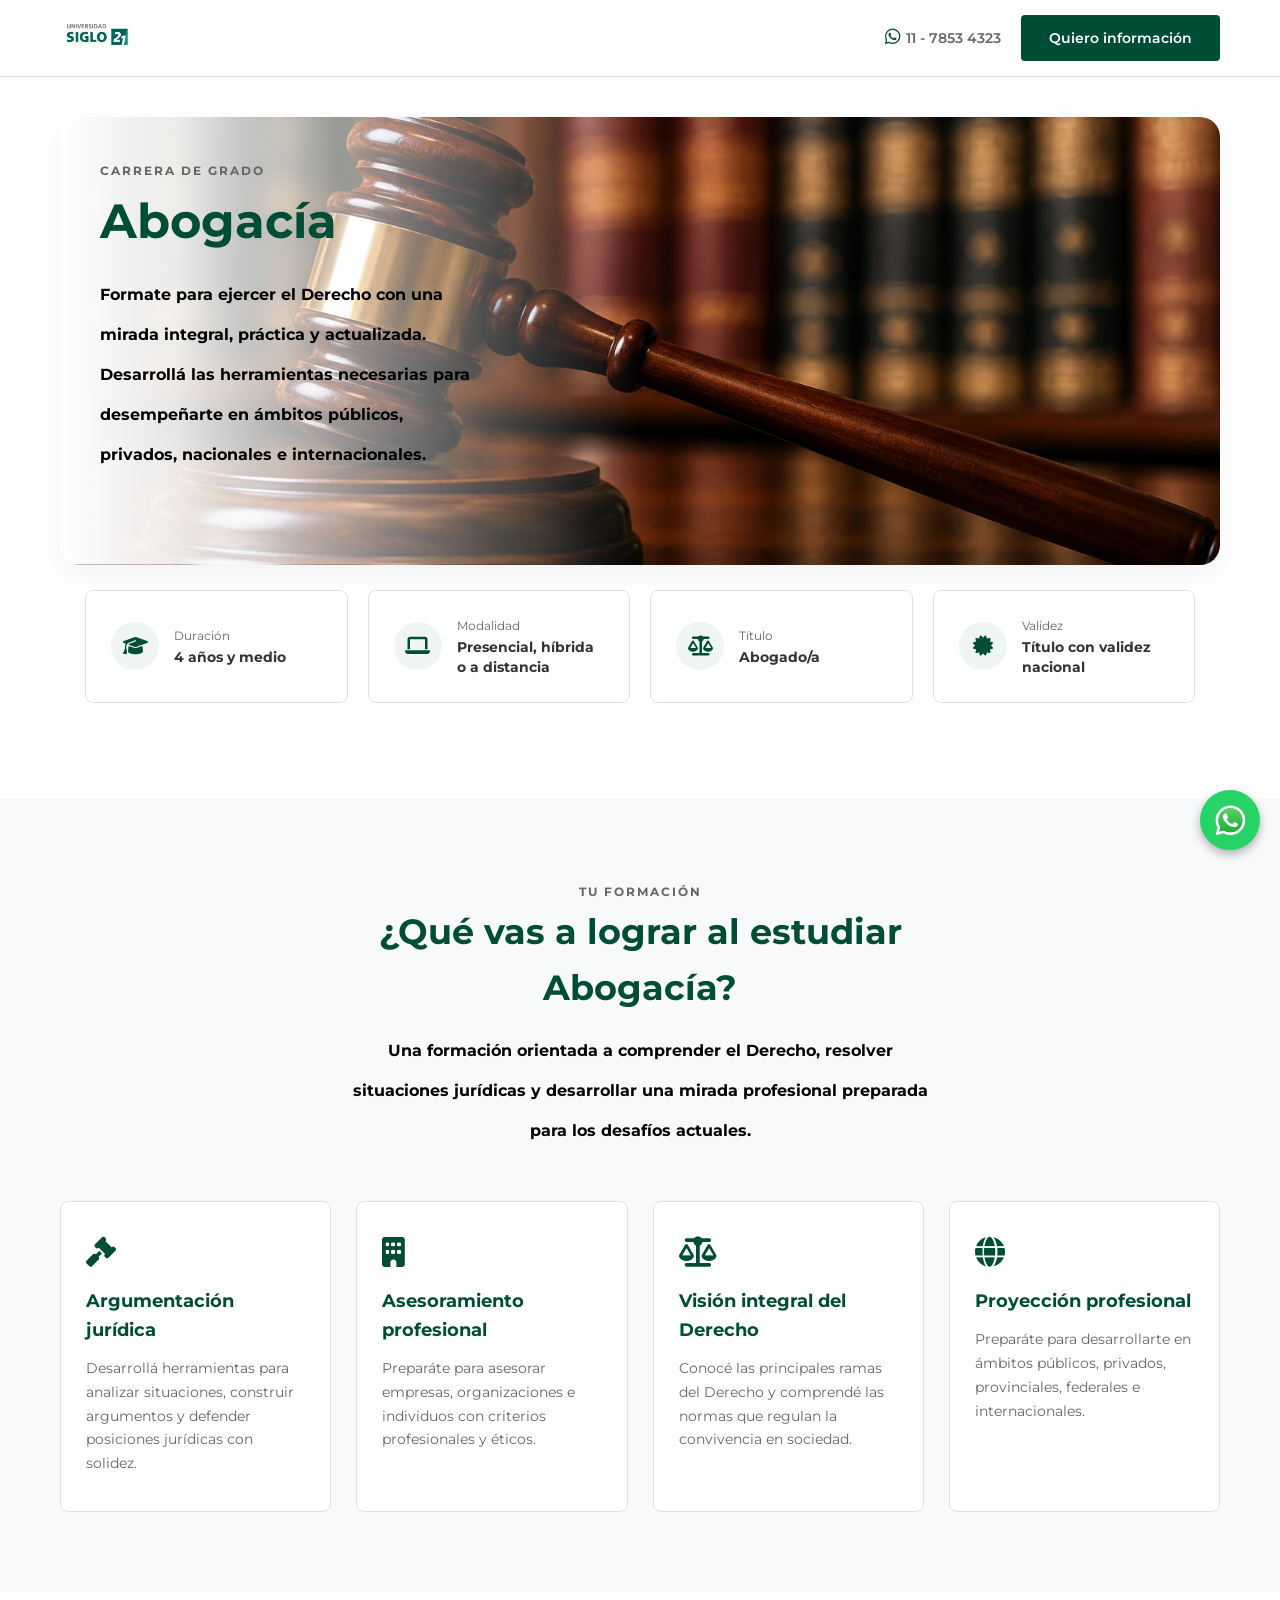
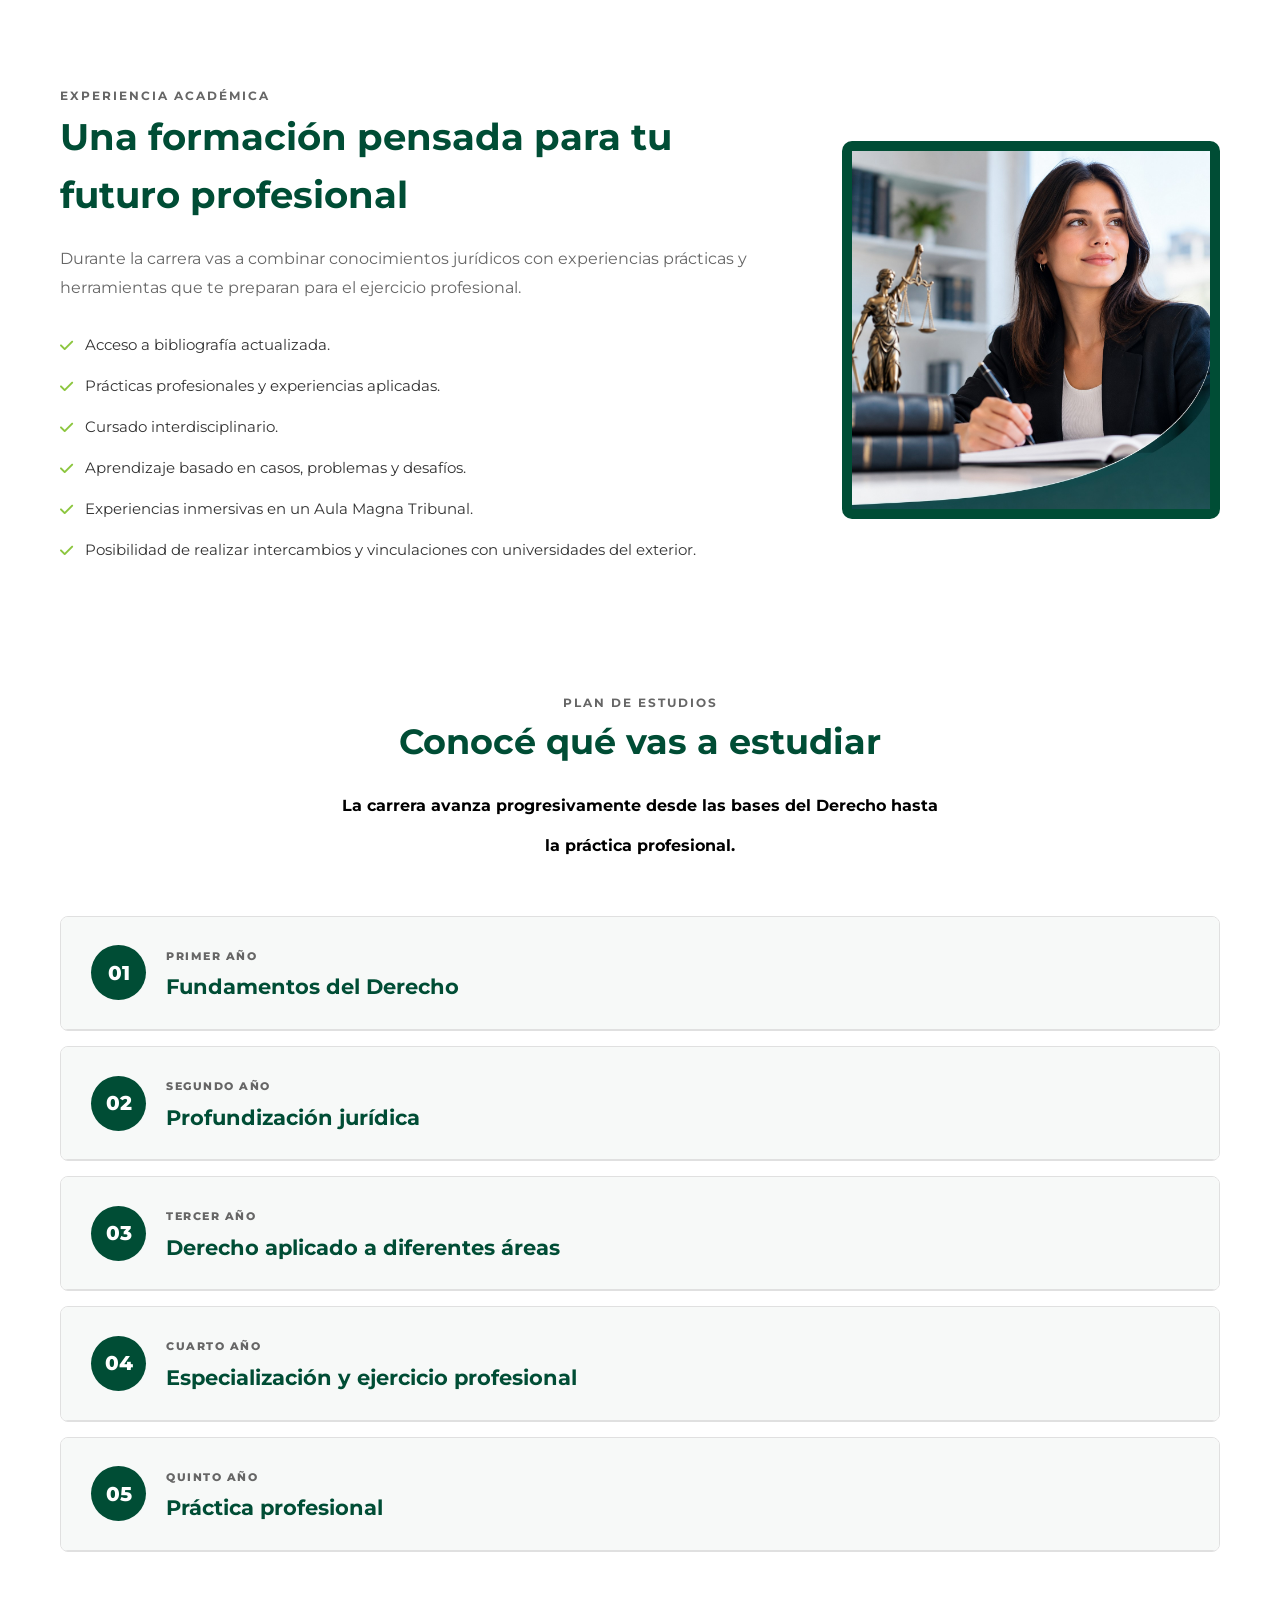
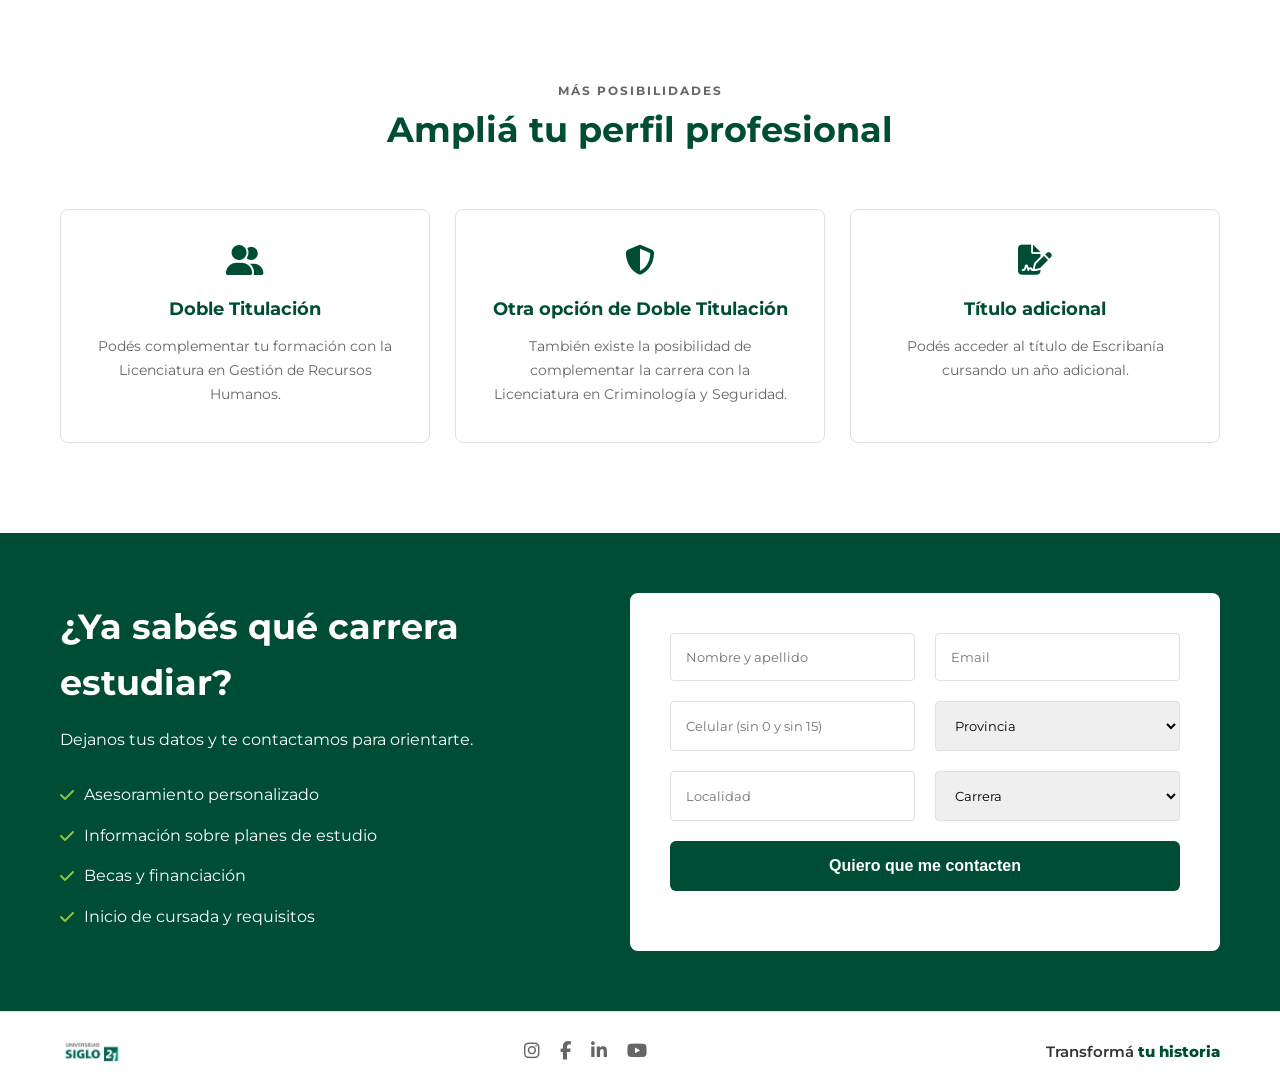
==== commit 167d12a9: "version final completa" ====
--- a/abogacia-detalles.html
+++ b/abogacia-detalles.html
@@ -3,7 +3,7 @@
 <head>
     <meta charset="UTF-8">
     <meta name="viewport" content="width=device-width, initial-scale=1.0">
-    <title>Detalles de la Carrera de Abogacía</title>
+    <title>Inscripciones - Universidad Siglo 21</title>
     <!-- Fuente institucional (Montserrat) -->
     <link href="https://fonts.googleapis.com/css2?family=Montserrat:wght@400;600;700;800&display=swap" rel="stylesheet">
     <!-- Íconos -->
@@ -16,16 +16,20 @@
     <!-- HEADER -->
     <header class="header">
         <div class="container header-container">
+            <a href="./index.html">
             <div class="logo">
                 <img src="image/logo.png" alt="Universidad Siglo 21">
             </div>
+            </a>
             <div class="header-contact hidden-mobile">
-                <span class="phone"><i class="fa-brands fa-whatsapp"></i> 0810 555 0202</span>
+                <a href="https://wa.me/5491178534323?text=Hola%20quiero%20más%20información%20sobre%20las%20carreras" target="_blank" class="whatsapp-link">
+                <span class="phone"><i class="fa-brands fa-whatsapp"></i>11 - 7853 4323</span>
+                </a>
                 <a href="#formulario" class="btn btn-primary">Quiero información</a>
             </div>
         </div>
     </header>
-
+   
     <!-- ===============================
      DETALLES DE LA CARRERA
      =============================== -->
@@ -218,163 +222,13 @@
         </div>
 
         <div class="experiencia-box">
-
-            <i class="fa-solid fa-scale-balanced experiencia-icon"></i>
-
-            <h3>
-                Derecho con visión global
-            </h3>
-
-            <p>
-                Una carrera que busca integrar el conocimiento jurídico
-                con las nuevas necesidades del mundo profesional.
-            </p>
-
-            <a href="#formulario" class="btn btn-primary">
-                Quiero información
-            </a>
+            <img src="./image/abogaciamujer.jpg" alt="Experiencia Académica">           
 
         </div>
 
     </div>
 </section>
 
-
-<!-- ===============================
-     MODALIDADES
-     =============================== -->
-
-<section class="modalidades-section">
-    <div class="container">
-
-        <div class="section-heading text-center">
-
-            <span class="subtitle">ELEGÍ CÓMO ESTUDIAR</span>
-
-            <h2>
-                Una modalidad que se adapta a vos
-            </h2>
-
-            <p>
-                Elegí la modalidad que mejor se adapte a tu rutina,
-                tus tiempos y tus objetivos profesionales.
-            </p>
-
-        </div>
-
-        <div class="modalidades-grid">
-
-            <!-- PRESENCIAL -->
-            <div class="modalidad-card">
-
-                <div class="modalidad-icon">
-                    <i class="fa-solid fa-users"></i>
-                </div>
-
-                <span class="modalidad-tag">PRESENCIAL</span>
-
-                <h3>Presencial</h3>
-
-                <p>
-                    Cursá en el Campus de Córdoba con clases en aulas
-                    equipadas con tecnología.
-                </p>
-
-                <ul>
-                    <li>
-                        <i class="fa-solid fa-check"></i>
-                        Clases presenciales.
-                    </li>
-
-                    <li>
-                        <i class="fa-solid fa-check"></i>
-                        Horarios de día o noche.
-                    </li>
-
-                    <li>
-                        <i class="fa-solid fa-check"></i>
-                        Cursado de lunes a sábados.
-                    </li>
-                </ul>
-
-            </div>
-
-
-            <!-- HÍBRIDA -->
-            <div class="modalidad-card modalidad-destacada">
-
-                <div class="modalidad-icon">
-                    <i class="fa-solid fa-arrows-to-circle"></i>
-                </div>
-
-                <span class="modalidad-tag">HÍBRIDA</span>
-
-                <h3>Presencial + Online</h3>
-
-                <p>
-                    Combiná encuentros presenciales con cursado online
-                    para lograr mayor flexibilidad.
-                </p>
-
-                <ul>
-                    <li>
-                        <i class="fa-solid fa-check"></i>
-                        Cursado presencial y online.
-                    </li>
-
-                    <li>
-                        <i class="fa-solid fa-check"></i>
-                        Mayor flexibilidad.
-                    </li>
-
-                    <li>
-                        <i class="fa-solid fa-check"></i>
-                        Disponible en determinadas sedes.
-                    </li>
-                </ul>
-
-            </div>
-
-
-            <!-- DISTANCIA -->
-            <div class="modalidad-card">
-
-                <div class="modalidad-icon">
-                    <i class="fa-solid fa-house-laptop"></i>
-                </div>
-
-                <span class="modalidad-tag">A DISTANCIA</span>
-
-                <h3>Estudiá online</h3>
-
-                <p>
-                    Organizá tu cursado desde donde estés, con
-                    acompañamiento docente y herramientas digitales.
-                </p>
-
-                <ul>
-                    <li>
-                        <i class="fa-solid fa-check"></i>
-                        Educación Distribuida.
-                    </li>
-
-                    <li>
-                        <i class="fa-solid fa-check"></i>
-                        Educación Distribuida Home.
-                    </li>
-
-                    <li>
-                        <i class="fa-solid fa-check"></i>
-                        Flexibilidad para organizar tus tiempos.
-                    </li>
-                </ul>
-
-            </div>
-
-        </div>
-
-    </div>
-</section>
 
 
 <!-- ===============================
@@ -382,62 +236,40 @@
      =============================== -->
 
 <section class="plan-section">
-
     <div class="container">
-
         <div class="section-heading text-center">
-
             <span class="subtitle">PLAN DE ESTUDIOS</span>
-
-            <h2>
-                Conocé qué vas a estudiar
-            </h2>
-
-            <p>
-                La carrera avanza progresivamente desde las bases
-                del Derecho hasta la práctica profesional.
-            </p>
-
-        </div>
-
+            <h2>Conocé qué vas a estudiar</h2>
+            <p>La carrera avanza progresivamente desde las bases del Derecho hasta la práctica profesional.</p>
+        </div>
 
         <!-- PRIMER AÑO -->
-        <div class="anio-card">
-
-            <div class="anio-header">
+        <details class="anio-card" style="cursor: pointer; margin-bottom: 15px;">
+            <summary class="anio-header">
                 <div class="anio-numero">01</div>
-
                 <div>
                     <span>PRIMER AÑO</span>
                     <h3>Fundamentos del Derecho</h3>
                 </div>
-            </div>
-
-            <div class="cuatrimestres">
-
+            </summary>
+            <div class="cuatrimestres" style="cursor: default; padding-top: 15px;">
                 <div class="cuatrimestre">
-
                     <h4>
                         <i class="fa-regular fa-calendar"></i>
                         Primer Cuatrimestre
                     </h4>
-
                     <ul>
                         <li>Introducción al Derecho</li>
                         <li>Derecho Constitucional</li>
                         <li>Historia del Derecho</li>
                         <li>Introducción a la Filosofía</li>
                     </ul>
-
-                </div>
-
+                </div>
                 <div class="cuatrimestre">
-
                     <h4>
                         <i class="fa-regular fa-calendar"></i>
                         Segundo Cuatrimestre
                     </h4>
-
                     <ul>
                         <li>Derecho Penal: Parte General</li>
                         <li>Oratoria</li>
@@ -445,51 +277,37 @@
                         <li>Sociología General</li>
                         <li>Principios de Economía</li>
                     </ul>
-
-                </div>
-
-            </div>
-
-        </div>
-
+                </div>
+            </div>
+        </details>
 
         <!-- SEGUNDO AÑO -->
-        <div class="anio-card">
-
-            <div class="anio-header">
+        <details class="anio-card" style="cursor: pointer; margin-bottom: 15px;">
+            <summary class="anio-header">
                 <div class="anio-numero">02</div>
-
                 <div>
                     <span>SEGUNDO AÑO</span>
                     <h3>Profundización jurídica</h3>
                 </div>
-            </div>
-
-            <div class="cuatrimestres">
-
+            </summary>
+            <div class="cuatrimestres" style="cursor: default; padding-top: 15px;">
                 <div class="cuatrimestre">
-
                     <h4>
                         <i class="fa-regular fa-calendar"></i>
                         Tercer Cuatrimestre
                     </h4>
-
                     <ul>
                         <li>Derecho Público Provincial y Municipal</li>
                         <li>Derecho Penal: Parte Especial</li>
                         <li>Personas Jurídicas</li>
                         <li>Derecho Ambiental</li>
                     </ul>
-
-                </div>
-
+                </div>
                 <div class="cuatrimestre">
-
                     <h4>
                         <i class="fa-regular fa-calendar"></i>
                         Cuarto Cuatrimestre
                     </h4>
-
                     <ul>
                         <li>Derecho Administrativo</li>
                         <li>Teoría General del Proceso</li>
@@ -497,35 +315,25 @@
                         <li>Teoría de la Argumentación Jurídica</li>
                         <li>Derecho Penal Económico</li>
                     </ul>
-
-                </div>
-
-            </div>
-
-        </div>
-
+                </div>
+            </div>
+        </details>
 
         <!-- TERCER AÑO -->
-        <div class="anio-card">
-
-            <div class="anio-header">
+        <details class="anio-card" style="cursor: pointer; margin-bottom: 15px;">
+            <summary class="anio-header">
                 <div class="anio-numero">03</div>
-
                 <div>
                     <span>TERCER AÑO</span>
                     <h3>Derecho aplicado a diferentes áreas</h3>
                 </div>
-            </div>
-
-            <div class="cuatrimestres">
-
+            </summary>
+            <div class="cuatrimestres" style="cursor: default; padding-top: 15px;">
                 <div class="cuatrimestre">
-
                     <h4>
                         <i class="fa-regular fa-calendar"></i>
                         Quinto Cuatrimestre
                     </h4>
-
                     <ul>
                         <li>Derecho Internacional Público</li>
                         <li>Derecho del Trabajo y la Seguridad Social</li>
@@ -533,16 +341,12 @@
                         <li>Contratos de Empresa</li>
                         <li>Procesos Civiles y Comerciales</li>
                     </ul>
-
-                </div>
-
+                </div>
                 <div class="cuatrimestre">
-
                     <h4>
                         <i class="fa-regular fa-calendar"></i>
                         Sexto Cuatrimestre
                     </h4>
-
                     <ul>
                         <li>Derecho Tributario</li>
                         <li>Derecho de Familia</li>
@@ -550,35 +354,25 @@
                         <li>Derechos Reales</li>
                         <li>Derecho de Integración Regional</li>
                     </ul>
-
-                </div>
-
-            </div>
-
-        </div>
-
+                </div>
+            </div>
+        </details>
 
         <!-- CUARTO AÑO -->
-        <div class="anio-card">
-
-            <div class="anio-header">
+        <details class="anio-card" style="cursor: pointer; margin-bottom: 15px;">
+            <summary class="anio-header">
                 <div class="anio-numero">04</div>
-
                 <div>
                     <span>CUARTO AÑO</span>
                     <h3>Especialización y ejercicio profesional</h3>
                 </div>
-            </div>
-
-            <div class="cuatrimestres">
-
+            </summary>
+            <div class="cuatrimestres" style="cursor: default; padding-top: 15px;">
                 <div class="cuatrimestre">
-
                     <h4>
                         <i class="fa-regular fa-calendar"></i>
                         Séptimo Cuatrimestre
                     </h4>
-
                     <ul>
                         <li>Derecho Bancario y Mercado de Capitales</li>
                         <li>Derecho Procesal Público</li>
@@ -586,16 +380,12 @@
                         <li>Concursos y Quiebras</li>
                         <li>Derecho de Daños</li>
                     </ul>
-
-                </div>
-
+                </div>
                 <div class="cuatrimestre">
-
                     <h4>
                         <i class="fa-regular fa-calendar"></i>
                         Octavo Cuatrimestre
                     </h4>
-
                     <ul>
                         <li>Derecho Internacional Privado</li>
                         <li>Derechos Humanos</li>
@@ -603,114 +393,36 @@
                         <li>Ética y Deontología Profesional</li>
                         <li>Derecho del Consumidor y del Usuario</li>
                     </ul>
-
-                </div>
-
-            </div>
-
-        </div>
-
+                </div>
+            </div>
+        </details>
 
         <!-- QUINTO AÑO -->
-        <div class="anio-card anio-final">
-
-            <div class="anio-header">
-
+        <details class="anio-card" style="cursor: pointer; margin-bottom: 15px;">
+            <summary class="anio-header">
                 <div class="anio-numero">05</div>
-
                 <div>
                     <span>QUINTO AÑO</span>
                     <h3>Práctica profesional</h3>
                 </div>
-
-            </div>
-
-            <div class="cuatrimestres">
-
+            </summary>
+            <div class="cuatrimestres" style="cursor: default; padding-top: 15px;">
                 <div class="cuatrimestre cuatrimestre-full">
-
                     <h4>
                         <i class="fa-regular fa-calendar"></i>
                         Noveno Cuatrimestre
                     </h4>
-
                     <ul>
                         <li>Práctica Profesional – Abogacía</li>
                         <li>Seminario Final – Abogacía</li>
                     </ul>
-
-                </div>
-
-            </div>
-
-        </div>
+                </div>
+            </div>
+        </details>
 
     </div>
-
 </section>
 
-
-<!-- ===============================
-     SALIDA PROFESIONAL
-     =============================== -->
-
-<section class="salida-section">
-
-    <div class="container salida-container">
-
-        <div class="salida-text">
-
-            <span class="subtitle">TU FUTURO PROFESIONAL</span>
-
-            <h2>
-                ¿Dónde vas a poder trabajar?
-            </h2>
-
-            <p>
-                Al finalizar la carrera vas a contar con conocimientos
-                y herramientas para desarrollarte en diferentes ámbitos
-                del ejercicio profesional.
-            </p>
-
-        </div>
-
-        <div class="salida-grid">
-
-            <div>
-                <i class="fa-solid fa-building"></i>
-                <strong>Empresas y organizaciones</strong>
-            </div>
-
-            <div>
-                <i class="fa-solid fa-landmark"></i>
-                <strong>Ámbitos públicos</strong>
-            </div>
-
-            <div>
-                <i class="fa-solid fa-scale-balanced"></i>
-                <strong>Consultoría jurídica</strong>
-            </div>
-
-            <div>
-                <i class="fa-solid fa-chalkboard-user"></i>
-                <strong>Docencia universitaria</strong>
-            </div>
-
-            <div>
-                <i class="fa-solid fa-globe"></i>
-                <strong>Ámbitos internacionales</strong>
-            </div>
-
-            <div>
-                <i class="fa-solid fa-briefcase"></i>
-                <strong>Ejercicio profesional</strong>
-            </div>
-
-        </div>
-
-    </div>
-
-</section>
 
 
 <!-- ===============================
@@ -790,7 +502,7 @@
      CTA FINAL
      =============================== -->
 
-<section class="cta-carrera">
+<!-- <section class="cta-carrera">
 
     <div class="container">
 
@@ -816,14 +528,13 @@
 
     </div>
 
-</section>
-    
+</section> -->
 
     <!-- FORM SECTION -->
     <section id="formulario" class="contacto-section">
         <div class="container contacto-container">
             <div class="contacto-text">
-                <h2>¿Ya sabés cuál querés estudiar?</h2>
+                <h2>¿Ya sabés qué carrera estudiar?</h2>
                 <p>Dejanos tus datos y te contactamos para orientarte.</p>
                 <ul class="contacto-list">
                     <li><i class="fa-solid fa-check"></i> Asesoramiento personalizado</li>
@@ -839,13 +550,129 @@
                         <input type="email" placeholder="Email" required>
                     </div>
                     <div class="form-row">
-                        <input type="tel" placeholder="Teléfono" required>
+                        <input type="tel" placeholder="Celular (sin 0 y sin 15)" required>
                         <select required>
                             <option value="" disabled selected>Provincia</option>
-                            <option value="BA">Buenos Aires</option>
-                            <option value="CBA">Córdoba</option>
+                            <option value="Buenos Aires">Buenos Aires</option>
+                            <option value="CABA">Ciudad Autónoma de Buenos Aires</option>
+                            <option value="Catamarca">Catamarca</option>
+                            <option value="Chaco">Chaco</option>
+                            <option value="Chubut">Chubut</option>
+                            <option value="Córdoba">Córdoba</option>
+                            <option value="Corrientes">Corrientes</option>
+                            <option value="Entre Ríos">Entre Ríos</option>
+                            <option value="Formosa">Formosa</option>
+                            <option value="Jujuy">Jujuy</option>
+                            <option value="La Pampa">La Pampa</option>
+                            <option value="La Rioja">La Rioja</option>
+                            <option value="Mendoza">Mendoza</option>
+                            <option value="Misiones">Misiones</option>
+                            <option value="Neuquén">Neuquén</option>
+                            <option value="Río Negro">Río Negro</option>
+                            <option value="Salta">Salta</option>
+                            <option value="San Juan">San Juan</option>
+                            <option value="San Luis">San Luis</option>
+                            <option value="Santa Cruz">Santa Cruz</option>
+                            <option value="Santa Fe">Santa Fe</option>
+                            <option value="Santiago del Estero">Santiago del Estero</option>
+                            <option value="Tierra del Fuego">Tierra del Fuego</option>
+                            <option value="Tucumán">Tucumán</option>
                         </select>
                     </div>
+                    <div class="form-row">
+                        <input type="text" placeholder="Localidad" required>
+                        <select required>
+                            <option value="" disabled selected>Carrera</option>
+                            <option value="Abogacía">Abogacía</option>
+                            <option value="Actuario">Actuario</option>
+                            <option value="Contador Público">Contador Público</option>
+                            <option value="Escribanía">Escribanía</option>
+                            <option value="Ingeniería en Innovación y Desarrollo">Ingeniería en Innovación y Desarrollo</option>
+                            <option value="Licenciatura en Administración">Licenciatura en Administración</option>
+                            <option value="Licenciatura en Administración Agraria">Licenciatura en Administración Agraria</option>
+                            <option value="Licenciatura en Administración de Infraestructura Tecnológica">Licenciatura en Administración de Infraestructura Tecnológica</option>
+                            <option value="Licenciatura en Administración de Servicios de Salud (CCC)">Licenciatura en Administración de Servicios de Salud (CCC)</option>
+                            <option value="Licenciatura en Administración Hotelera">Licenciatura en Administración Hotelera</option>
+                            <option value="Licenciatura en Administración Pública">Licenciatura en Administración Pública</option>
+                            <option value="Licenciatura en Agroinformática">Licenciatura en Agroinformática</option>
+                            <option value="Licenciatura en Ambiente y Energías Renovables">Licenciatura en Ambiente y Energías Renovables</option>
+                            <option value="Licenciatura en Antropología Organizacional">Licenciatura en Antropología Organizacional</option>
+                            <option value="Licenciatura en Bioinformática">Licenciatura en Bioinformática</option>
+                            <option value="Licenciatura en Ciencia de Datos">Licenciatura en Ciencia de Datos</option>
+                            <option value="Licenciatura en Ciencia Política y Gobierno">Licenciatura en Ciencia Política y Gobierno</option>
+                            <option value="Licenciatura en Comercialización (Marketing)">Licenciatura en Comercialización (Marketing)</option>
+                            <option value="Licenciatura en Comercialización (Marketing) / Tec. en Marketing Digital">Licenciatura en Comercialización (Marketing) / Tec. en Marketing Digital</option>
+                            <option value="Licenciatura en Comercio Internacional">Licenciatura en Comercio Internacional</option>
+                            <option value="Licenciatura en Criminología y Ciberseguridad">Licenciatura en Criminología y Ciberseguridad</option>
+                            <option value="Licenciatura en Criminología y Seguridad">Licenciatura en Criminología y Seguridad</option>
+                            <option value="Licenciatura en Desarrollo de Negocios Inmobiliarios">Licenciatura en Desarrollo de Negocios Inmobiliarios</option>
+                            <option value="Licenciatura en Diseño de Indumentaria y Textil">Licenciatura en Diseño de Indumentaria y Textil</option>
+                            <option value="Licenciatura en Educación (CCC)">Licenciatura en Educación (CCC)</option>
+                            <option value="Licenciatura en Educación y Nuevas Tecnologías">Licenciatura en Educación y Nuevas Tecnologías</option>
+                            <option value="Licenciatura en Emprendimiento (CCC)">Licenciatura en Emprendimiento (CCC)</option>
+                            <option value="Licenciatura en Finanzas">Licenciatura en Finanzas</option>
+                            <option value="Licenciatura en Gerontología (CCC)">Licenciatura en Gerontología (CCC)</option>
+                            <option value="Licenciatura en Gestión de la Información">Licenciatura en Gestión de la Información</option>
+                            <option value="Licenciatura en Gestión de Recursos Humanos">Licenciatura en Gestión de Recursos Humanos</option>
+                            <option value="Licenciatura en Gestión Deportiva">Licenciatura en Gestión Deportiva</option>
+                            <option value="Licenciatura en Gestión Turística">Licenciatura en Gestión Turística</option>
+                            <option value="Licenciatura en Hidrocarburos y Geociencias">Licenciatura en Hidrocarburos y Geociencias</option>
+                            <option value="Licenciatura en Higiene, Seguridad y Medio Ambiente del Trabajo">Licenciatura en Higiene, Seguridad y Medio Ambiente del Trabajo</option>
+                            <option value="Licenciatura en Informática">Licenciatura en Informática</option>
+                            <option value="Licenciatura en Inteligencia Artificial y Robótica">Licenciatura en Inteligencia Artificial y Robótica</option>
+                            <option value="Licenciatura en Inteligencia de Negocios Digitales">Licenciatura en Inteligencia de Negocios Digitales</option>
+                            <option value="Licenciatura en Logística Global">Licenciatura en Logística Global</option>
+                            <option value="Licenciatura en Matemática">Licenciatura en Matemática</option>
+                            <option value="Licenciatura en Negocios Digitales">Licenciatura en Negocios Digitales</option>
+                            <option value="Licenciatura en Negocios Inmobiliarios (CCC)">Licenciatura en Negocios Inmobiliarios (CCC)</option>
+                            <option value="Licenciatura en Nutrición">Licenciatura en Nutrición</option>
+                            <option value="Licenciatura en Periodismo">Licenciatura en Periodismo</option>
+                            <option value="Licenciatura en Producción de Bioimágenes">Licenciatura en Producción de Bioimágenes</option>
+                            <option value="Licenciatura en Psicología">Licenciatura en Psicología</option>
+                            <option value="Licenciatura en Psicopedagogía (CCC)">Licenciatura en Psicopedagogía (CCC)</option>
+                            <option value="Licenciatura en Publicidad">Licenciatura en Publicidad</option>
+                            <option value="Licenciatura en Relaciones Internacionales">Licenciatura en Relaciones Internacionales</option>
+                            <option value="Licenciatura en Relaciones Públicas e Institucionales">Licenciatura en Relaciones Públicas e Institucionales</option>
+                            <option value="Licenciatura en Seguridad Informática">Licenciatura en Seguridad Informática</option>
+                            <option value="Licenciatura en Tecnología de los Alimentos">Licenciatura en Tecnología de los Alimentos</option>
+                            <option value="Licenciatura en Terapia Ocupacional y Desarrollo Humano">Licenciatura en Terapia Ocupacional y Desarrollo Humano</option>
+                            <option value="Martillero, Corredor Público y Corredor Inmobiliario">Martillero, Corredor Público y Corredor Inmobiliario</option>
+                            <option value="Procurador">Procurador</option>
+                            <option value="Profesorado Universitario para el Nivel Secundario y Superior">Profesorado Universitario para el Nivel Secundario y Superior</option>
+                            <option value="Tecnicatura Superior en Cloud Administration">Tecnicatura Superior en Cloud Administration</option>
+                            <option value="Tecnicatura Superior en Customer Experience">Tecnicatura Superior en Customer Experience</option>
+                            <option value="Tecnicatura Superior en Inbound Marketing">Tecnicatura Superior en Inbound Marketing</option>
+                            <option value="Tecnicatura Superior en Programación">Tecnicatura Superior en Programación</option>
+                            <option value="Tecnicatura Superior en Quality Assurance">Tecnicatura Superior en Quality Assurance</option>
+                            <option value="Tecnicatura Superior en Seguros">Tecnicatura Superior en Seguros</option>
+                            <option value="Tecnicatura Universitaria en Administración de la Propiedad Horizontal y Conjuntos Inmobiliarios">Tecnicatura Universitaria en Administración de la Propiedad Horizontal y Conjuntos Inmobiliarios</option>
+                            <option value="Tecnicatura Universitaria en Administración y Gestión de Políticas Públicas">Tecnicatura Universitaria en Administración y Gestión de Políticas Públicas</option>
+                            <option value="Tecnicatura Universitaria en Administración y Gestión Tributaria">Tecnicatura Universitaria en Administración y Gestión Tributaria</option>
+                            <option value="Tecnicatura Universitaria en Atención Prehospitalaria de Emergencias">Tecnicatura Universitaria en Atención Prehospitalaria de Emergencias</option>
+                            <option value="Tecnicatura Universitaria en Dirección de Equipos de Ventas">Tecnicatura Universitaria en Dirección de Equipos de Ventas</option>
+                            <option value="Tecnicatura Universitaria en Dirección de Protocolo, Organización de Eventos y RRPP">Tecnicatura Universitaria en Dirección de Protocolo, Organización de Eventos y RRPP</option>
+                            <option value="Tecnicatura Universitaria en Diseño y Animación Digital">Tecnicatura Universitaria en Diseño y Animación Digital</option>
+                            <option value="Tecnicatura Universitaria en Diseño y Desarrollo de Videojuegos">Tecnicatura Universitaria en Diseño y Desarrollo de Videojuegos</option>
+                            <option value="Tecnicatura Universitaria en Enfermería">Tecnicatura Universitaria en Enfermería</option>
+                            <option value="Tecnicatura Universitaria en Estadística Aplicada y Análisis Avanzado">Tecnicatura Universitaria en Estadística Aplicada y Análisis Avanzado</option>
+                            <option value="Tecnicatura Universitaria en Gestión Administrativa de Servicios de Salud">Tecnicatura Universitaria en Gestión Administrativa de Servicios de Salud</option>
+                            <option value="Tecnicatura Universitaria en Gestión Contable e Impositiva">Tecnicatura Universitaria en Gestión Contable e Impositiva</option>
+                            <option value="Tecnicatura Universitaria en Gestión de Empresas Familiares">Tecnicatura Universitaria en Gestión de Empresas Familiares</option>
+                            <option value="Tecnicatura Universitaria en Gestión de Moda">Tecnicatura Universitaria en Gestión de Moda</option>
+                            <option value="Tecnicatura Universitaria en Gestión de Recursos Turísticos">Tecnicatura Universitaria en Gestión de Recursos Turísticos</option>
+                            <option value="Tecnicatura Universitaria en Gestión y Auditorías Ambientales">Tecnicatura Universitaria en Gestión y Auditorías Ambientales</option>
+                            <option value="Tecnicatura Universitaria en Hidrocarburos y Geociencias">Tecnicatura Universitaria en Hidrocarburos y Geociencias</option>
+                            <option value="Tecnicatura Universitaria en Higiene y Seguridad Laboral">Tecnicatura Universitaria en Higiene y Seguridad Laboral</option>
+                            <option value="Tecnicatura Universitaria en Investigación de la Escena del Crimen">Tecnicatura Universitaria en Investigación de la Escena del Crimen</option>
+                            <option value="Tecnicatura Universitaria en Marketing y Publicidad Digital">Tecnicatura Universitaria en Marketing y Publicidad Digital</option>
+                            <option value="Tecnicatura Universitaria en Negocios Agroecológicos">Tecnicatura Universitaria en Negocios Agroecológicos</option>
+                            <option value="Tecnicatura Universitaria en Promoción Comunitaria en Niñez y Adolescencia">Tecnicatura Universitaria en Promoción Comunitaria en Niñez y Adolescencia</option>
+                            <option value="Tecnicatura Universitaria en Redes Informáticas y Telecomunicaciones">Tecnicatura Universitaria en Redes Informáticas y Telecomunicaciones</option>
+                            <option value="Tecnicatura Universitaria en Relaciones Laborales">Tecnicatura Universitaria en Relaciones Laborales</option>
+                            <option value="Tecnicatura Universitaria en Responsabilidad y Gestión Social">Tecnicatura Universitaria en Responsabilidad y Gestión Social</option>
+                        </select>
+                    </div>
+                    <div class="form-row">
                     <button type="submit" class="btn btn-primary btn-block">Quiero que me contacten</button>
                 </form>
             </div>
@@ -864,14 +691,43 @@
                 <a href="#"><i class="fa-brands fa-instagram"></i></a>
                 <a href="#"><i class="fa-brands fa-facebook-f"></i></a>
                 <a href="#"><i class="fa-brands fa-linkedin-in"></i></a>
-                <a href="#"><i class="fa-brands fa-youtube"></i></a>
-            </div>
+                <a href="#"><i class="fa-brands fa-youtube"></i></a>              
+            </div>
+            
             <!-- Texto -->
             <div class="footer-text">
                 <p>Transformá <span class="highlight">tu historia</span></p>
             </div>
         </div>
+        <!-- ICONO WHATSAPP FLOTANTE -->
+         <a href="https://wa.me/5491178534323?text=Hola%20quiero%20más%20información%20sobre%20las%20carreras" class="whatsapp-flotante" target="_blank" rel="noopener">
+  <img src="./image/iconowhatsapp.jpg" alt="WhatsApp" />
+</a>
+
+<style>
+.whatsapp-flotante {
+  position: fixed;
+  bottom: 50px;
+  right: 20px;
+  width: 60px;
+  height: 60px;
+  background-color: #25d366;
+  border-radius: 50%;
+  display: flex;
+  align-items: center;
+  justify-content: center;
+  box-shadow: 0 4px 10px rgba(0,0,0,0.3);
+  z-index: 9999;
+}
+.whatsapp-flotante img {
+  width: 35px;
+  height: 35px;
+}
+</style>
+
+<!-- FIN ICONO WHATSAPP FLOTANTE -->
+
     </footer>
 
 </body>
-</html>+</html>
--- a/styles-abogacia.css
+++ b/styles-abogacia.css
@@ -107,11 +107,11 @@
 
 .carrera-intro {
     background: #ffffff;
-    padding: 80px 0 70px;
+    padding: 40px 0 70px;
 }
 
 .section-heading {
-    max-width: 800px;
+    max-width: 600px;
     margin: 0 auto 50px;
 }
 
@@ -126,9 +126,10 @@
 }
 
 .section-heading p {
-    color: var(--color-gray);
-    font-size: 1rem;
-    line-height: 1.8;
+    color: black;
+    font-weight: bold;
+    font-size: 16px;
+    line-height: 2.5;
 }
 
 
@@ -140,6 +141,7 @@
     display: grid;
     grid-template-columns: repeat(4, 1fr);
     gap: 20px;
+    padding: 25px;
 }
 
 .dato-card {
@@ -279,10 +281,15 @@
 
 .experiencia-box {
     background: var(--color-primary);
-    color: #fff;
-    padding: 45px 35px;
+    padding: 10px 10px;
     border-radius: 10px;
     text-align: center;
+}
+
+.experiencia-box img {
+    max-width: 100%;
+    height: auto;
+    display: block; /* Elimina un pequeño margen inferior que suelen dejar las imágenes */
 }
 
 .experiencia-icon {
@@ -291,118 +298,12 @@
     color: #8cc63f;
 }
 
-.experiencia-box h3 {
-    color: #fff;
-    font-size: 24px;
-    margin-bottom: 15px;
-}
-
-.experiencia-box p {
-    font-size: 14px;
-    line-height: 1.7;
-    margin-bottom: 30px;
-}
-
-.experiencia-box .btn {
-    background: #fff;
-    color: var(--color-primary);
-}
-
-.experiencia-box .btn:hover {
-    background: #f1f1f1;
-}
-
-
-/* =========================================================
-   MODALIDADES
-   ========================================================= */
-
-.modalidades-section {
-    padding: 90px 0;
-    background: var(--color-light);
-}
-
-.modalidades-grid {
-    display: grid;
-    grid-template-columns: repeat(3, 1fr);
-    gap: 25px;
-}
-
-.modalidad-card {
-    position: relative;
-    background: #fff;
-    border: 1px solid var(--color-border);
-    border-radius: 8px;
-    padding: 35px 30px;
-    transition: all 0.3s ease;
-}
-
-.modalidad-card:hover {
-    transform: translateY(-5px);
-    box-shadow: 0 12px 30px rgba(0,0,0,0.08);
-}
-
-.modalidad-destacada {
-    border: 2px solid var(--color-primary);
-}
-
-.modalidad-icon {
-    width: 55px;
-    height: 55px;
-    border-radius: 50%;
-    background: #eef5f2;
-    display: flex;
-    align-items: center;
-    justify-content: center;
-    color: var(--color-primary);
-    font-size: 23px;
-    margin-bottom: 20px;
-}
-
-.modalidad-tag {
-    display: inline-block;
-    color: var(--color-primary);
-    font-size: 11px;
-    font-weight: 800;
-    letter-spacing: 1.5px;
-    margin-bottom: 8px;
-}
-
-.modalidad-card h3 {
-    font-size: 23px;
-    margin-bottom: 12px;
-}
-
-.modalidad-card p {
-    color: var(--color-gray);
-    font-size: 14px;
-    line-height: 1.7;
-    margin-bottom: 20px;
-}
-
-.modalidad-card ul {
-    list-style: none;
-}
-
-.modalidad-card li {
-    display: flex;
-    gap: 10px;
-    margin-bottom: 10px;
-    font-size: 13px;
-}
-
-.modalidad-card li i {
-    color: #8cc63f;
-    margin-top: 4px;
-}
-
-
 /* =========================================================
    PLAN DE ESTUDIOS
    ========================================================= */
 
 .plan-section {
-    padding: 90px 0;
+    padding: 20px 0;
     background: #fff;
 }
 
@@ -499,71 +400,9 @@
     top: 8px;
 }
 
-.anio-final {
-    border: 2px solid var(--color-primary);
-}
 
 .cuatrimestre-full {
     width: 100%;
-}
-
-
-/* =========================================================
-   SALIDA PROFESIONAL
-   ========================================================= */
-
-.salida-section {
-    background: var(--color-primary);
-    padding: 80px 0;
-    color: #fff;
-}
-
-.salida-container {
-    display: grid;
-    grid-template-columns: 0.8fr 1.2fr;
-    gap: 70px;
-    align-items: center;
-}
-
-.salida-text .subtitle {
-    color: #8cc63f;
-}
-
-.salida-text h2 {
-    color: #fff;
-    font-size: 2.4rem;
-    margin-bottom: 20px;
-}
-
-.salida-text p {
-    color: rgba(255,255,255,0.85);
-    line-height: 1.8;
-}
-
-.salida-grid {
-    display: grid;
-    grid-template-columns: repeat(2, 1fr);
-    gap: 15px;
-}
-
-.salida-grid div {
-    background: rgba(255,255,255,0.08);
-    border: 1px solid rgba(255,255,255,0.12);
-    padding: 25px;
-    border-radius: 6px;
-    display: flex;
-    align-items: center;
-    gap: 15px;
-}
-
-.salida-grid i {
-    color: #8cc63f;
-    font-size: 22px;
-}
-
-.salida-grid strong {
-    font-size: 13px;
-    color: #fff;
 }
 
 
@@ -751,12 +590,12 @@
     background-size: cover;
     background-repeat: no-repeat;
     border-radius: 20px; /* Bordes redondeados */
-    min-height: 450px;
+    min-height: 250px;
     display: flex;
     align-items: center;
     box-shadow: 0 10px 30px rgba(0,0,0,0.05);
 }
 .hero-content {
-    width: 55%;
-    padding: 60px;
+    width: 40%;
+    padding: 40px;
 }
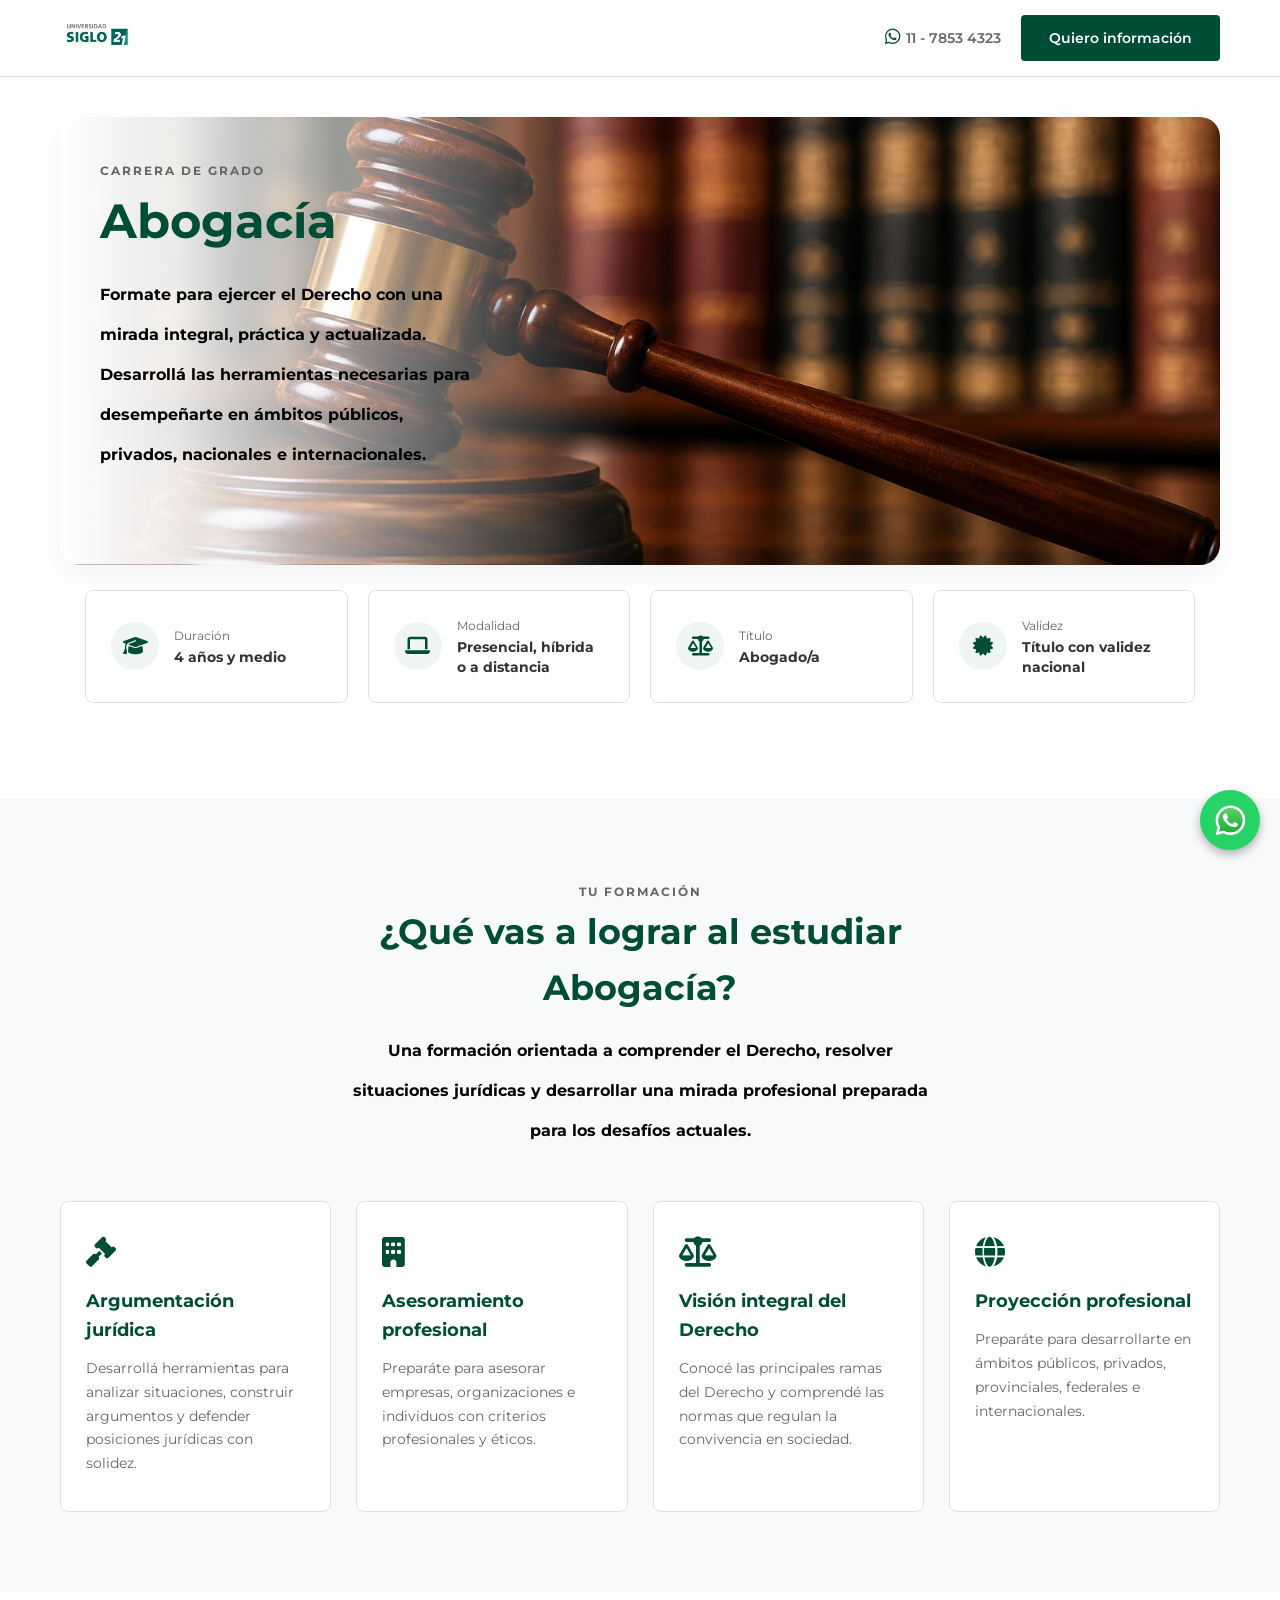
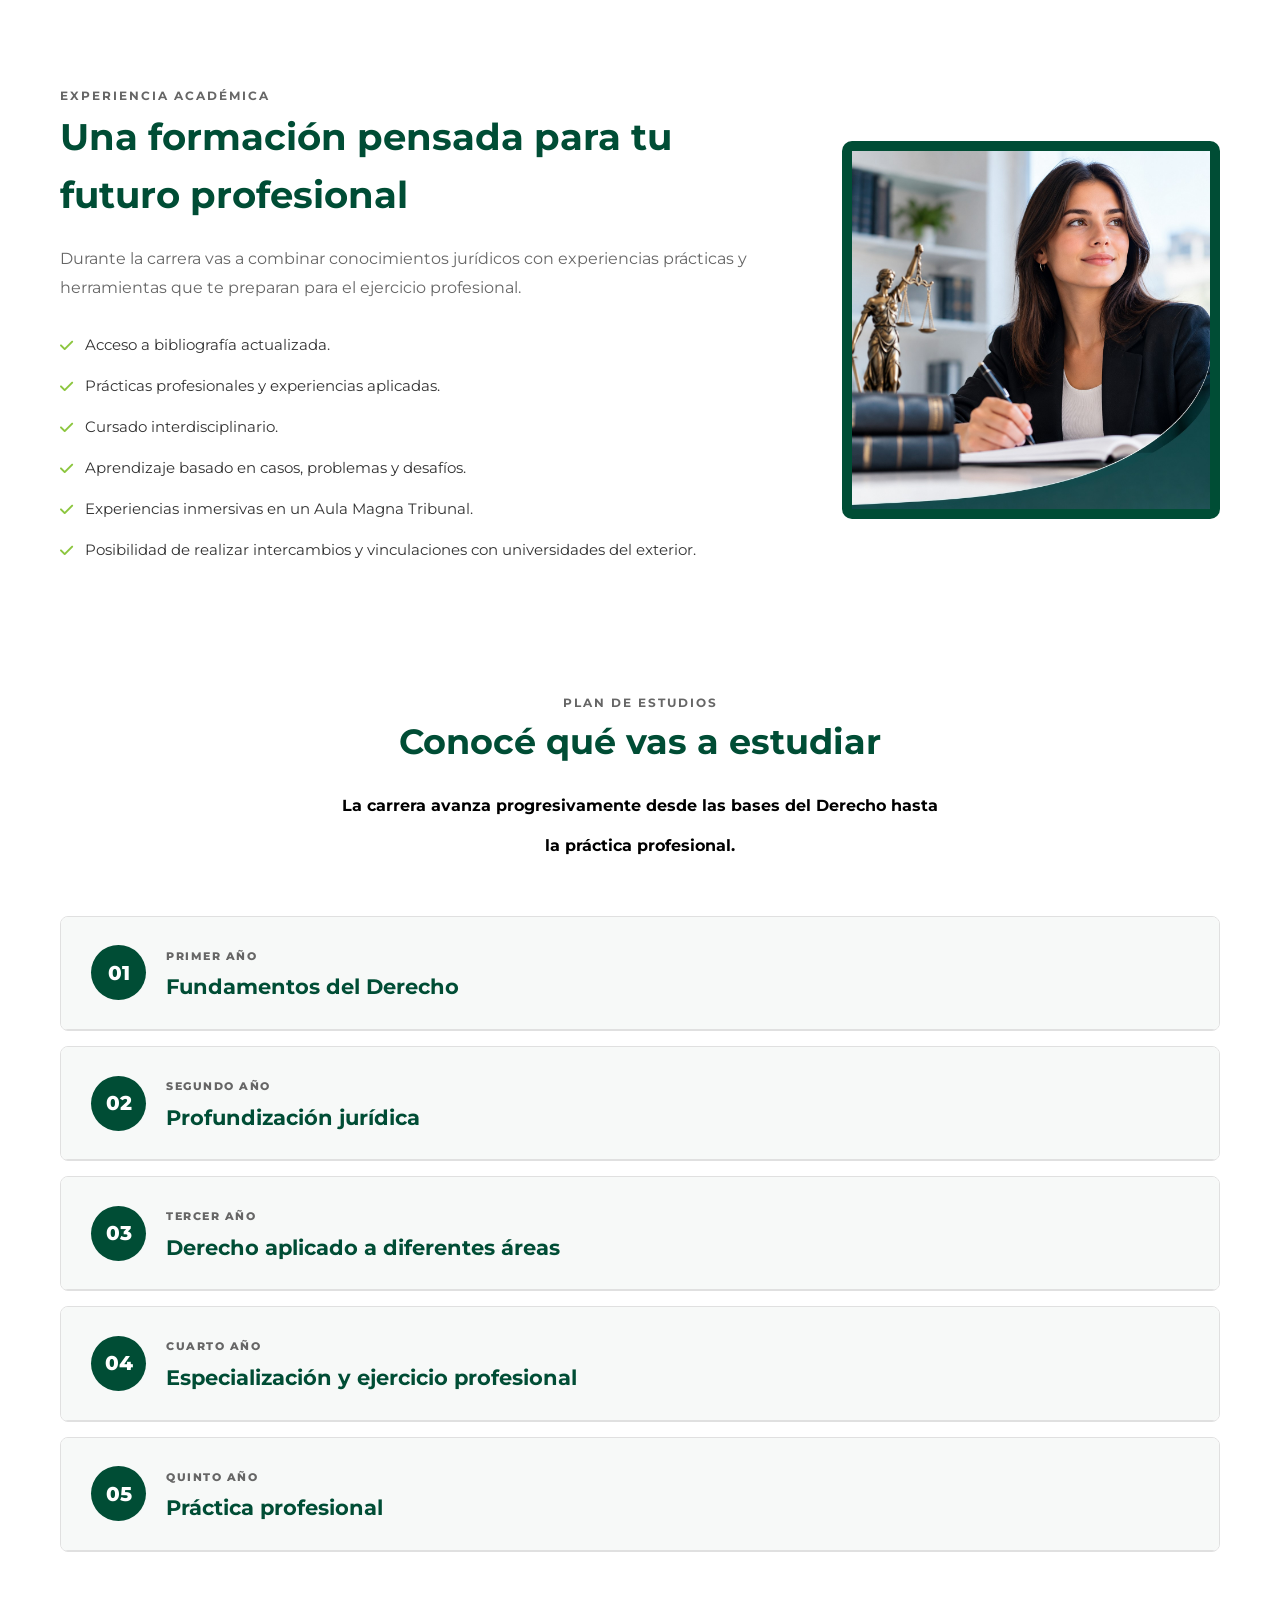
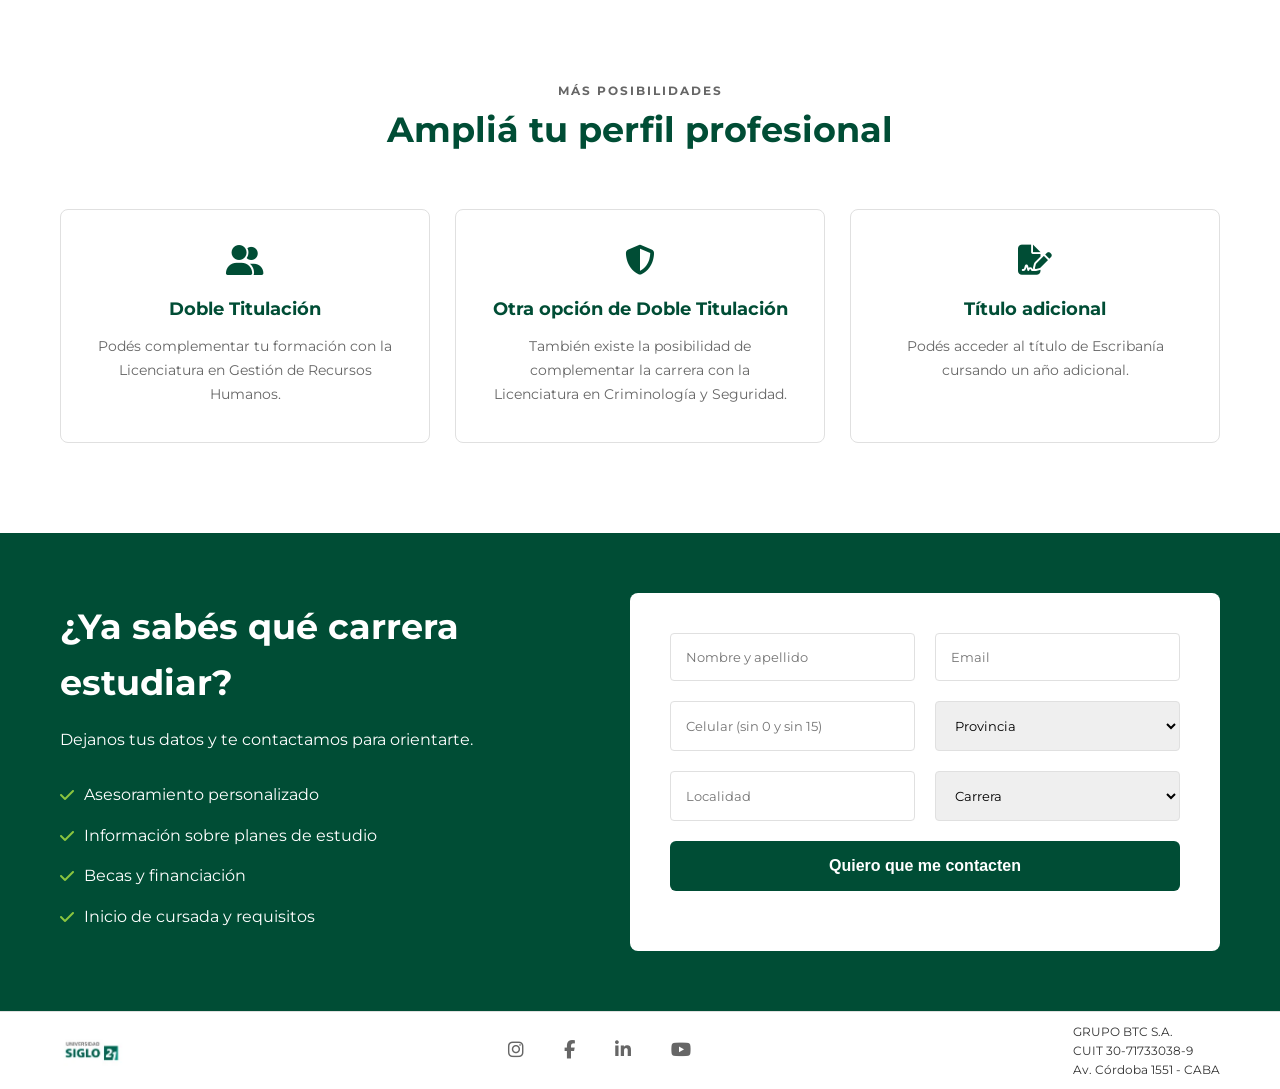
==== commit 0547df7f: "v2.0" ====
--- a/abogacia-detalles.html
+++ b/abogacia-detalles.html
@@ -696,7 +696,11 @@
             
             <!-- Texto -->
             <div class="footer-text">
-                <p>Transformá <span class="highlight">tu historia</span></p>
+                <p>
+                    GRUPO BTC S.A.<br>
+                    CUIT 30-71733038-9<br>
+                    Av. Córdoba 1551 - CABA<br>
+                </p>
             </div>
         </div>
         <!-- ICONO WHATSAPP FLOTANTE -->
--- a/styles-abogacia.css
+++ b/styles-abogacia.css
@@ -74,14 +74,13 @@
 /* ===============================
    FOOTER (REDES Y TEXTO)
    =============================== */
-.bottom-footer { padding: 25px 0; background-color: #fff; border-top: 1px solid var(--color-border); }
+.bottom-footer { padding: 10px 0; background-color: #fff; border-top: 1px solid var(--color-border); }
 .footer-flex { display: flex; justify-content: space-between; align-items: center; }
-.footer-logo img { height: 30px; display: block; }
-.footer-social { display: flex; gap: 20px; }
+.footer-logo img { height: 30px; width: auto; display: block; }
+.footer-social { display: flex; gap: 40px; }
 .footer-social a { color: var(--color-gray); font-size: 18px; transition: color 0.3s ease; }
 .footer-social a:hover { color: var(--color-primary); }
-.footer-text p { font-size: 15px; color: var(--color-dark); font-weight: 600; }
-.footer-text .highlight { color: var(--color-primary); font-weight: 800; }
+.footer-text p { font-size: 12px; color: var(--color-dark); font-weight: 400; }
 
 /* ===============================
    RESPONSIVE (MÓVIL)
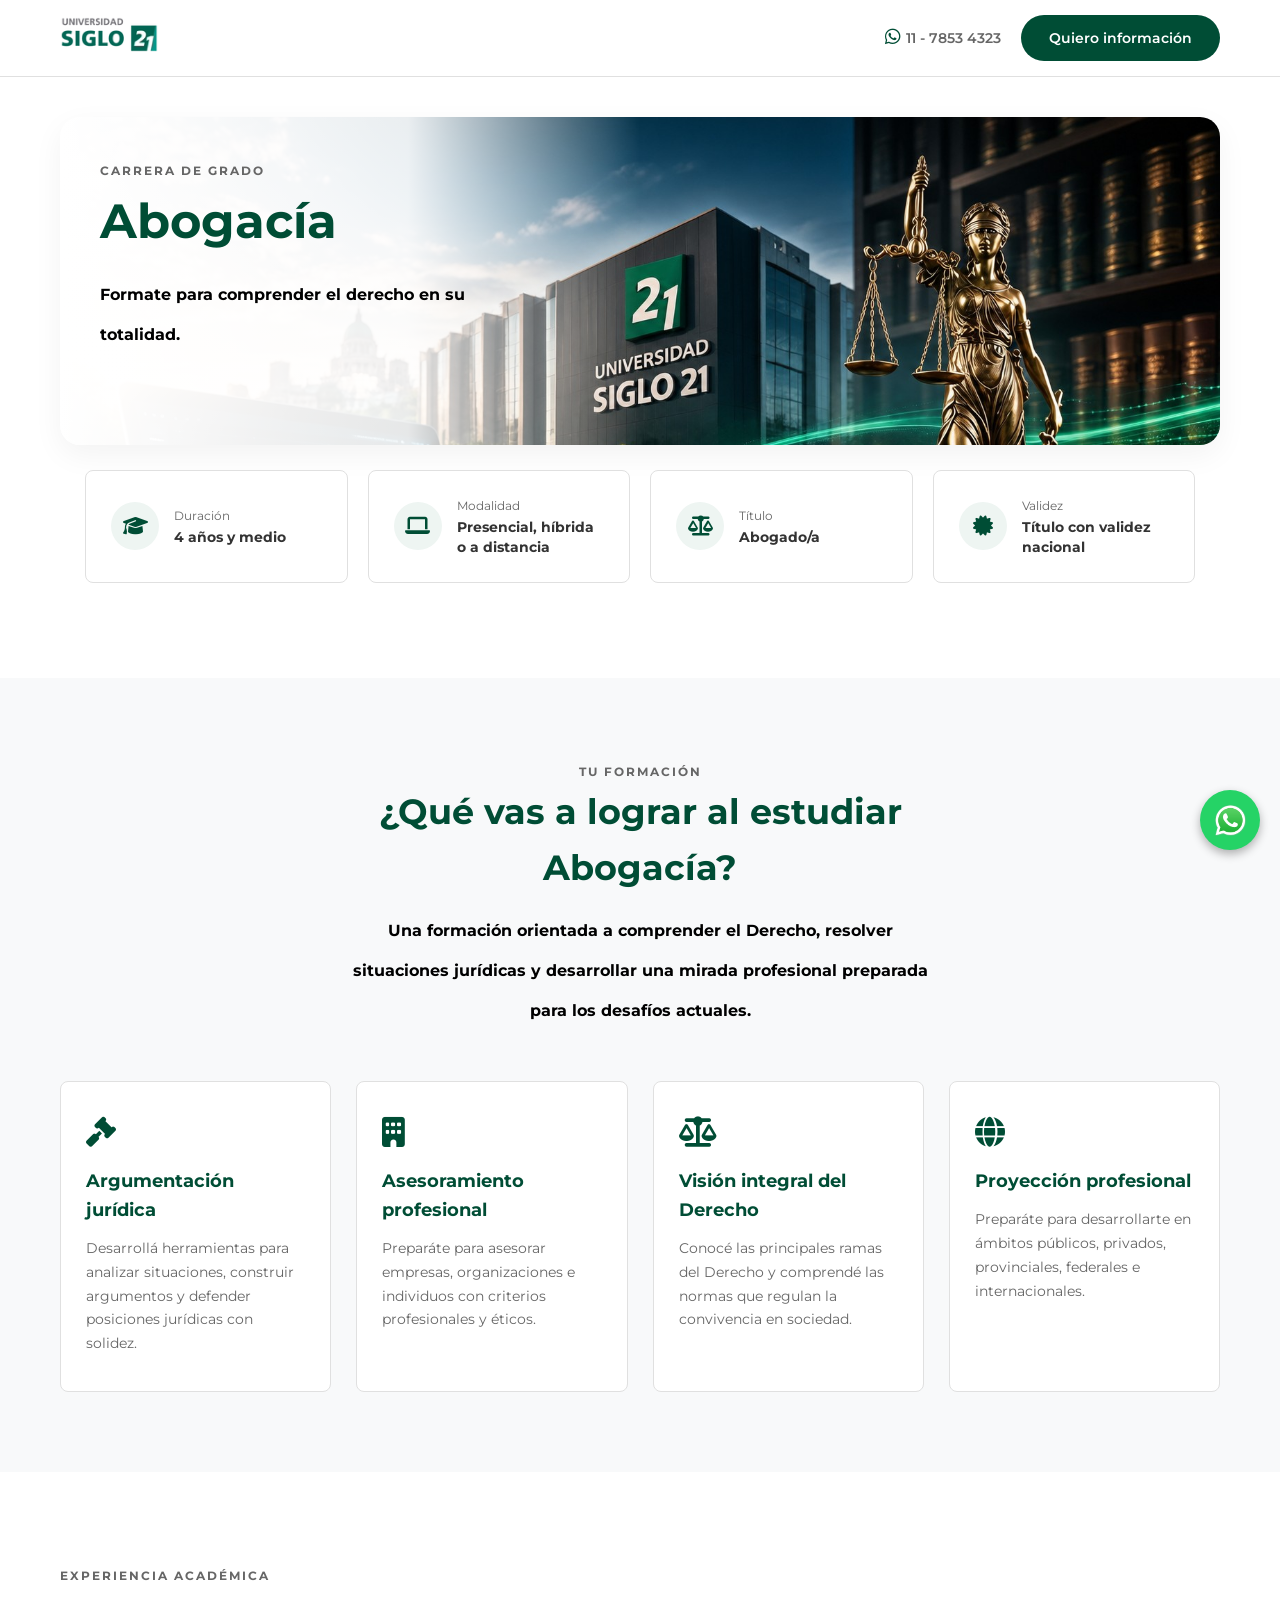
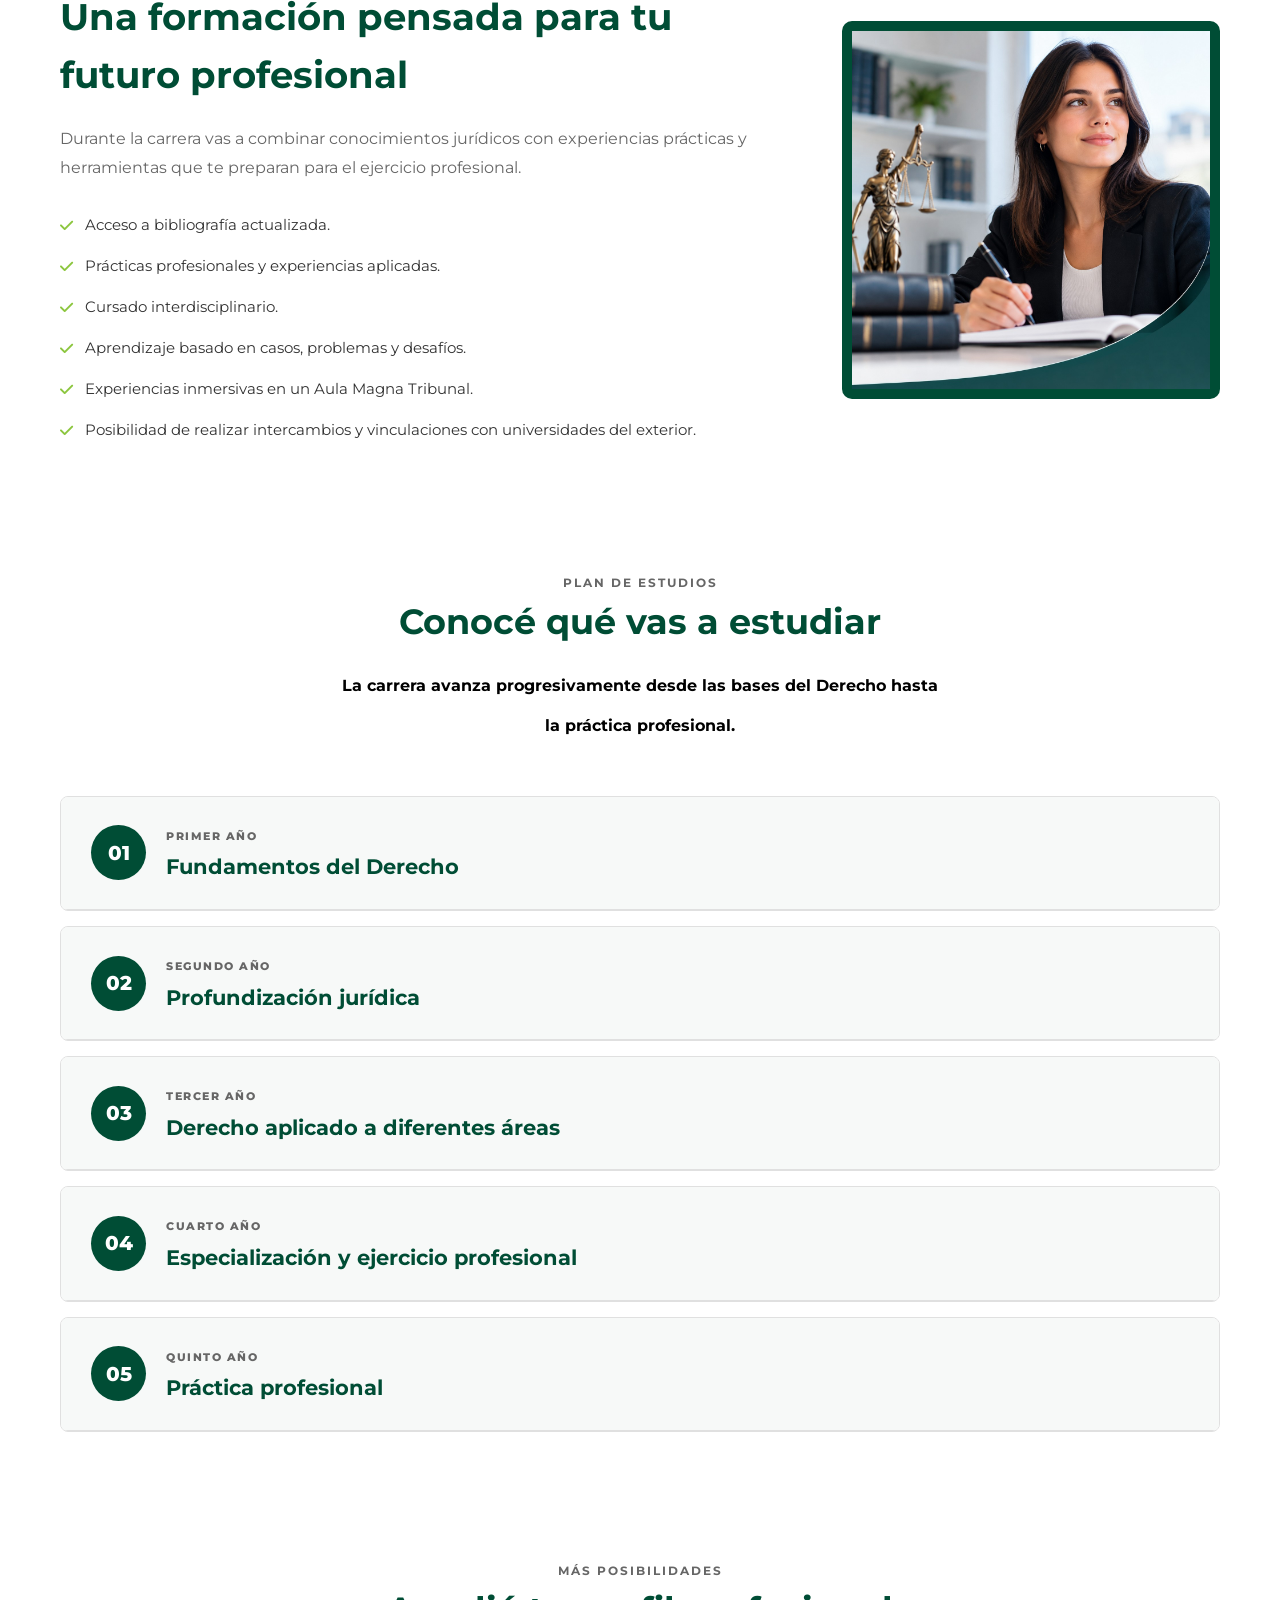
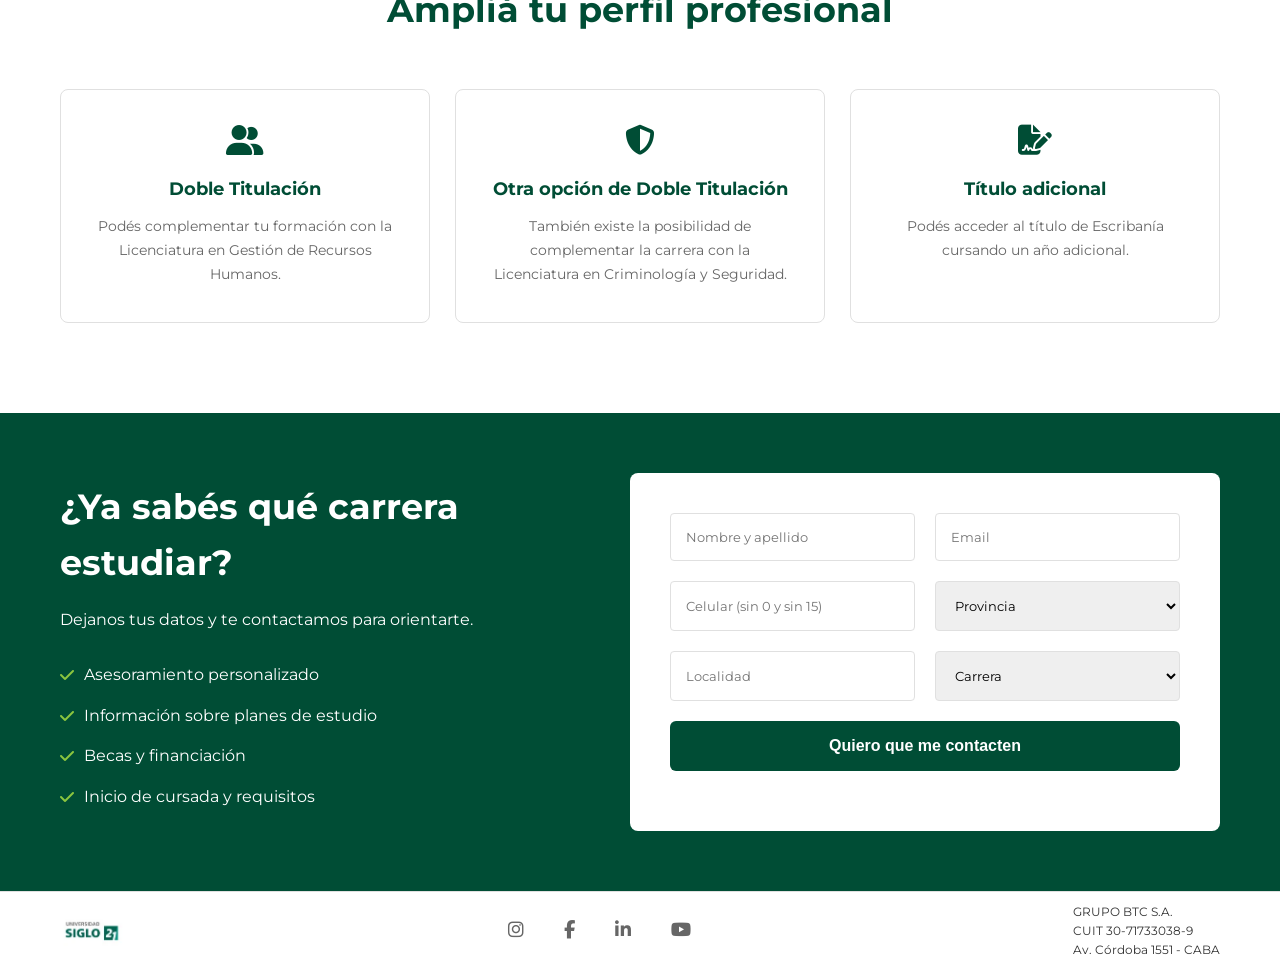
==== commit 9309a219: "version-cambio-imagen-portada" ====
--- a/abogacia-detalles.html
+++ b/abogacia-detalles.html
@@ -18,7 +18,7 @@
         <div class="container header-container">
             <a href="./index.html">
             <div class="logo">
-                <img src="image/logo.png" alt="Universidad Siglo 21">
+                <img src="image/logo2.jpg" alt="Universidad Siglo 21">
             </div>
             </a>
             <div class="header-contact hidden-mobile">
@@ -44,10 +44,7 @@
                     <span class="subtitle">CARRERA DE GRADO</span>
                     <h1>Abogacía</h1>
                     <p>
-                        Formate para ejercer el Derecho con una mirada integral,
-                        práctica y actualizada. Desarrollá las herramientas necesarias
-                        para desempeñarte en ámbitos públicos, privados, nacionales
-                        e internacionales.
+                       Formate para comprender el derecho en su totalidad.
                     </p>
                 </div>
                 <!-- Acá termina tu código original -->
@@ -670,6 +667,7 @@
                             <option value="Tecnicatura Universitaria en Redes Informáticas y Telecomunicaciones">Tecnicatura Universitaria en Redes Informáticas y Telecomunicaciones</option>
                             <option value="Tecnicatura Universitaria en Relaciones Laborales">Tecnicatura Universitaria en Relaciones Laborales</option>
                             <option value="Tecnicatura Universitaria en Responsabilidad y Gestión Social">Tecnicatura Universitaria en Responsabilidad y Gestión Social</option>
+                            <option value="Otra Carrera">Otra Carrera</option>
                         </select>
                     </div>
                     <div class="form-row">
--- a/styles-abogacia.css
+++ b/styles-abogacia.css
@@ -21,7 +21,7 @@
     font-family: var(--font-main);
     color: var(--color-dark);
     line-height: 1.6;
-    background-color: #ffffff;
+    background-color: #fafcfd;
 }
 
 a { text-decoration: none; }
@@ -35,7 +35,7 @@
 .subtitle { font-size: 12px; font-weight: 700; letter-spacing: 2px; color: var(--color-gray); margin-bottom: 15px; text-transform: uppercase; }
 
 /* Botones */
-.btn { display: inline-block; padding: 12px 28px; border-radius: 4px; font-weight: 600; font-size: 14px; transition: all 0.3s ease; text-align: center; cursor: pointer; border: none; }
+.btn { display: inline-block; padding: 12px 28px; border-radius: 80px; font-weight: 600; font-size: 14px; transition: all 0.3s ease; text-align: center; cursor: pointer; border: none; }
 .btn-primary { background-color: var(--color-primary); color: #fff; }
 .btn-primary:hover { background-color: var(--color-primary-hover); }
 .btn-large { padding: 16px 32px; font-size: 16px; border-radius: 8px; }
@@ -86,7 +86,7 @@
    RESPONSIVE (MÓVIL)
    =============================== */
 @media (max-width: 992px) {
-    .hero-banner { background-image: linear-gradient(to bottom, rgba(255, 255, 255, 0.95) 0%, rgba(255, 255, 255, 0.8) 50%, rgba(255, 255, 255, 0) 100%), url('image/hero.jpg'); align-items: flex-start; }
+    .hero-banner { background-image: linear-gradient(to bottom, rgba(255, 255, 255, 0.95) 0%, rgba(255, 255, 255, 0.8) 50%, rgba(255, 255, 255, 0) 100%), url('image/imagencarreras2.jpg'); align-items: flex-start; }
     .hero-content { width: 100%; padding: 40px 20px; text-align: center; }
     .hero-content h1 { font-size: 2.5rem; }
     .cards-grid, .mod-grid, .contacto-container { grid-template-columns: 1fr; flex-direction: column; }
@@ -584,8 +584,8 @@
 
 .hero-banner {
     /* Aquí se genera el degradado lineal (blanco a transparente) y se superpone a la imagen */
-    background-image: linear-gradient(to right, rgba(255, 255, 255, 1) 0%, rgba(255, 255, 255, 0.9) 10%, rgba(255, 255, 255, 0) 50%), url('image/abogacia.jpg');
-    background-position: center right;
+    background-image: linear-gradient(to right, rgba(255, 255, 255, 1) 0%, rgba(255, 255, 255, 0.9) 30%, rgba(255, 255, 255, 0) 50%), url('image/imagencarreras2.jpg');
+    background-position: right top;
     background-size: cover;
     background-repeat: no-repeat;
     border-radius: 20px; /* Bordes redondeados */
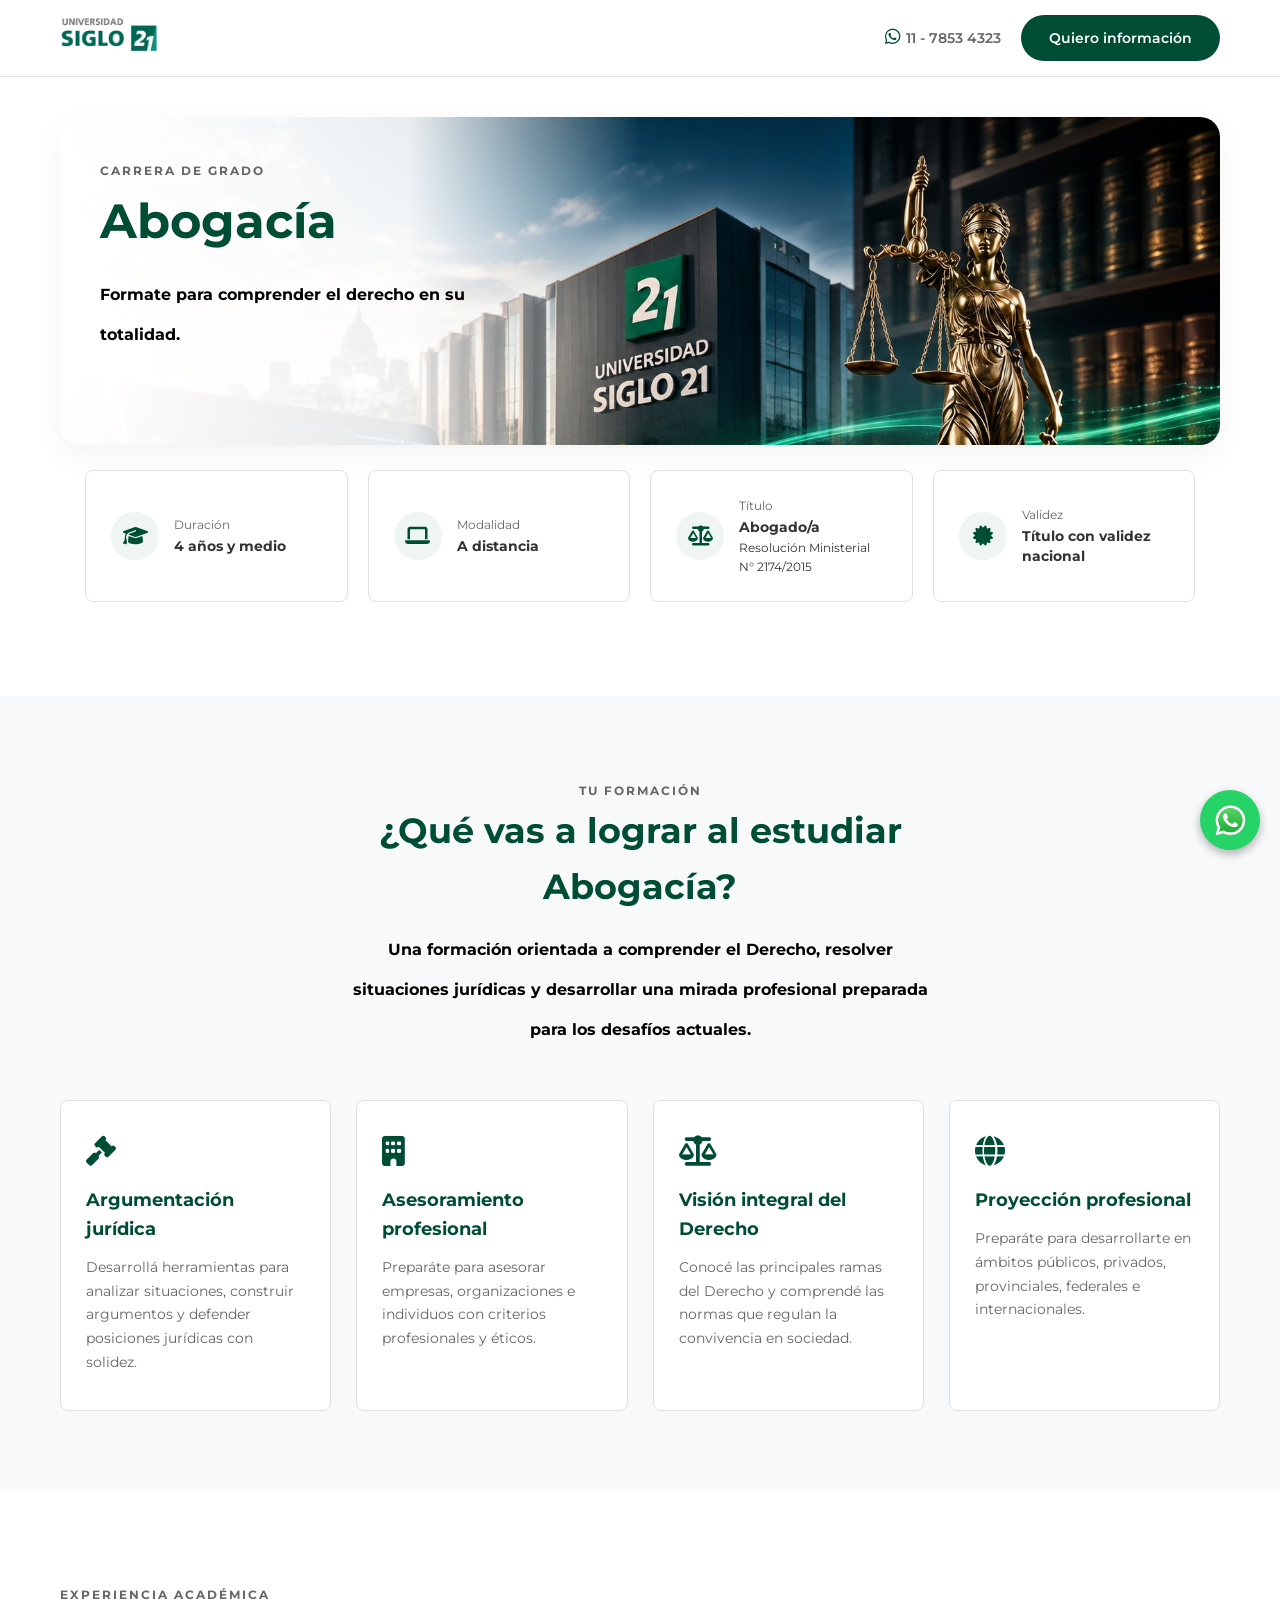
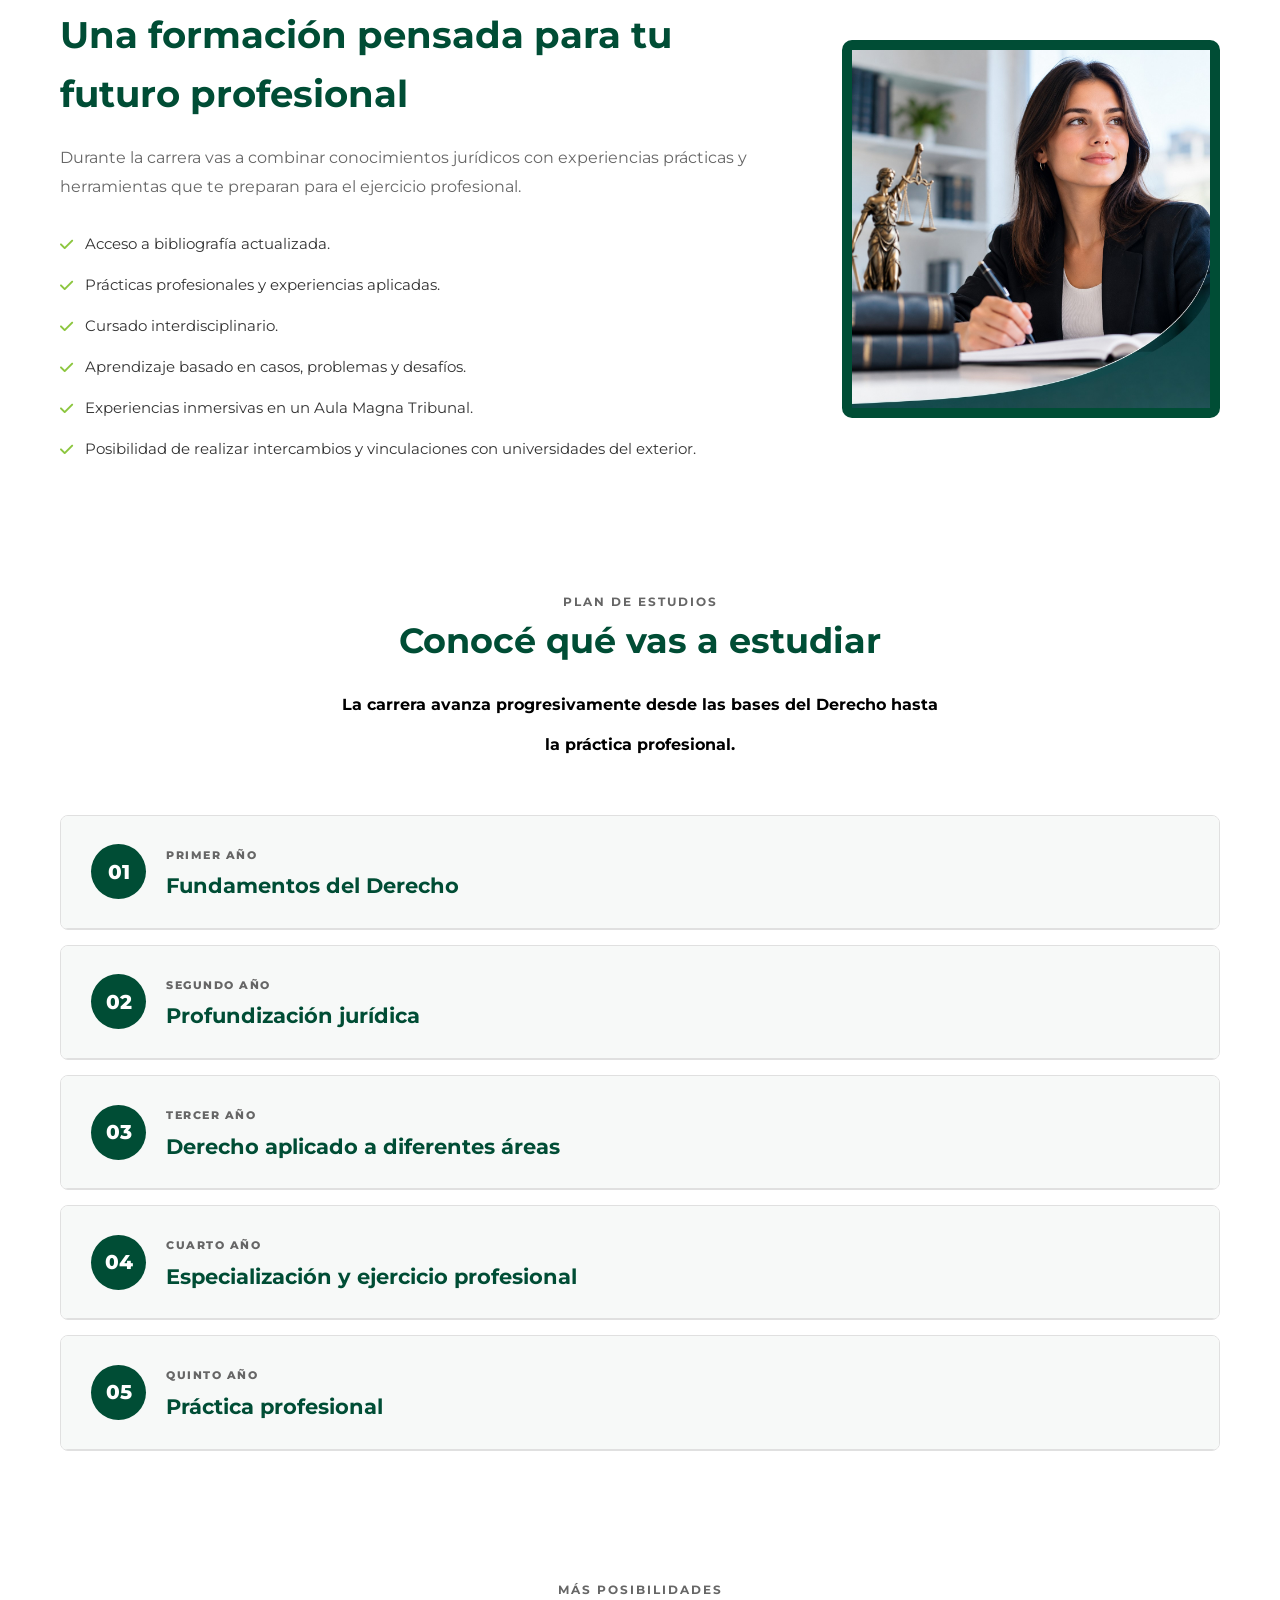
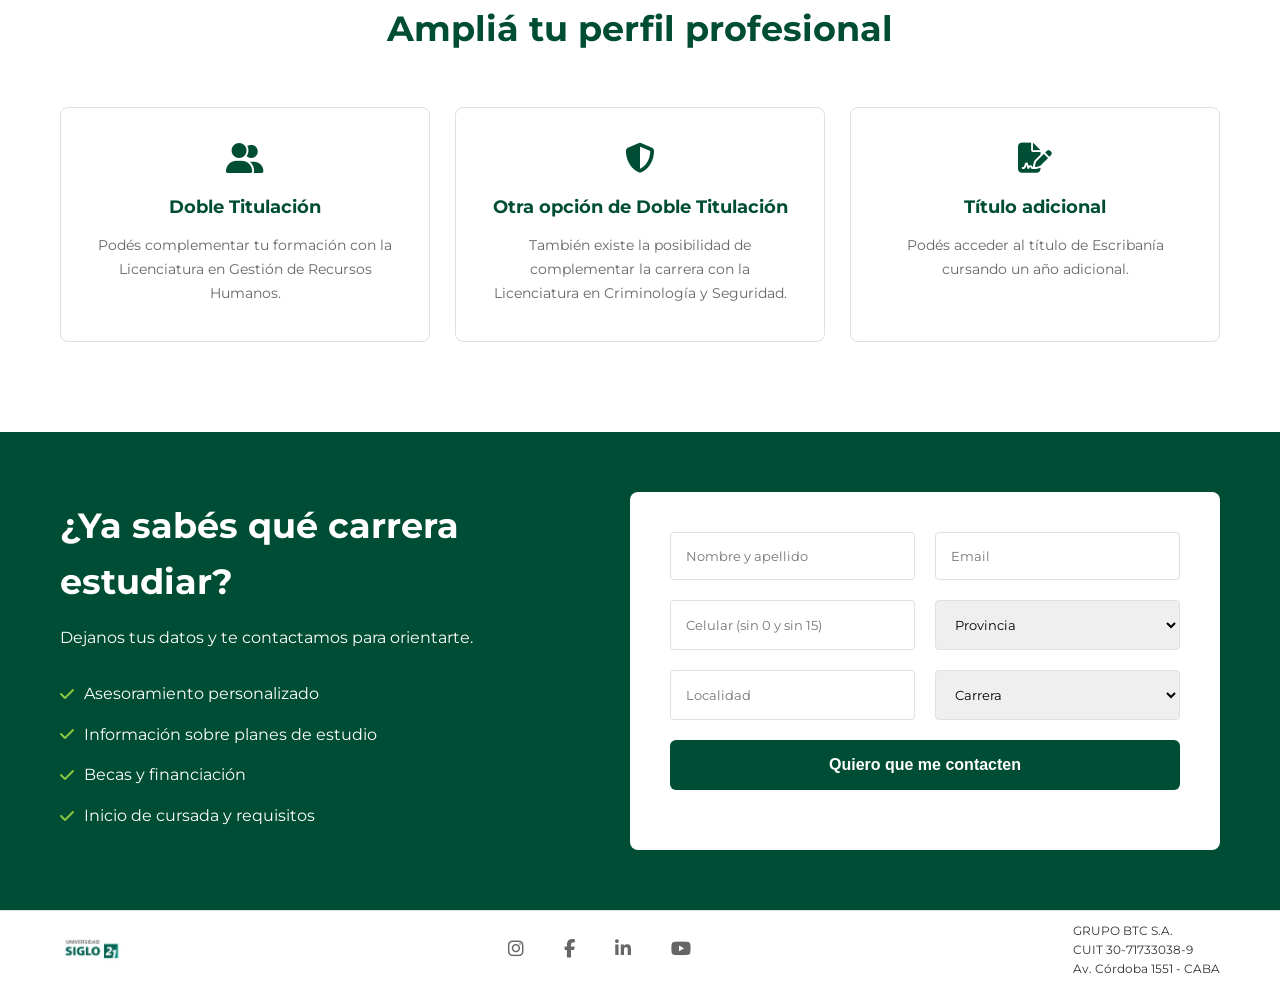
==== commit 7e287fee: "modificacion seo" ====
--- a/abogacia-detalles.html
+++ b/abogacia-detalles.html
@@ -70,7 +70,7 @@
                 </div>
                 <div>
                     <span>Modalidad</span>
-                    <strong>Presencial, híbrida o a distancia</strong>
+                    <strong>A distancia</strong>
                 </div>
             </div>
 
@@ -81,6 +81,7 @@
                 <div>
                     <span>Título</span>
                     <strong>Abogado/a</strong>
+                    <div style="font-size: 12px">Resolución Ministerial N° 2174/2015</div>
                 </div>
             </div>
 
@@ -720,11 +721,19 @@
   justify-content: center;
   box-shadow: 0 4px 10px rgba(0,0,0,0.3);
   z-index: 9999;
+  cursor: pointer;
+  transition: transform 0.3s ease;
 }
 .whatsapp-flotante img {
   width: 35px;
   height: 35px;
 }
+
+
+.whatsapp-flotante:hover { background-color: var(--color-primary-hover);  transform: scale(1.1); 
+            
+            /* Opcional: cambia el color de fondo para mejorar el efecto */
+            background-color: #004d35;  }
 </style>
 
 <!-- FIN ICONO WHATSAPP FLOTANTE -->
